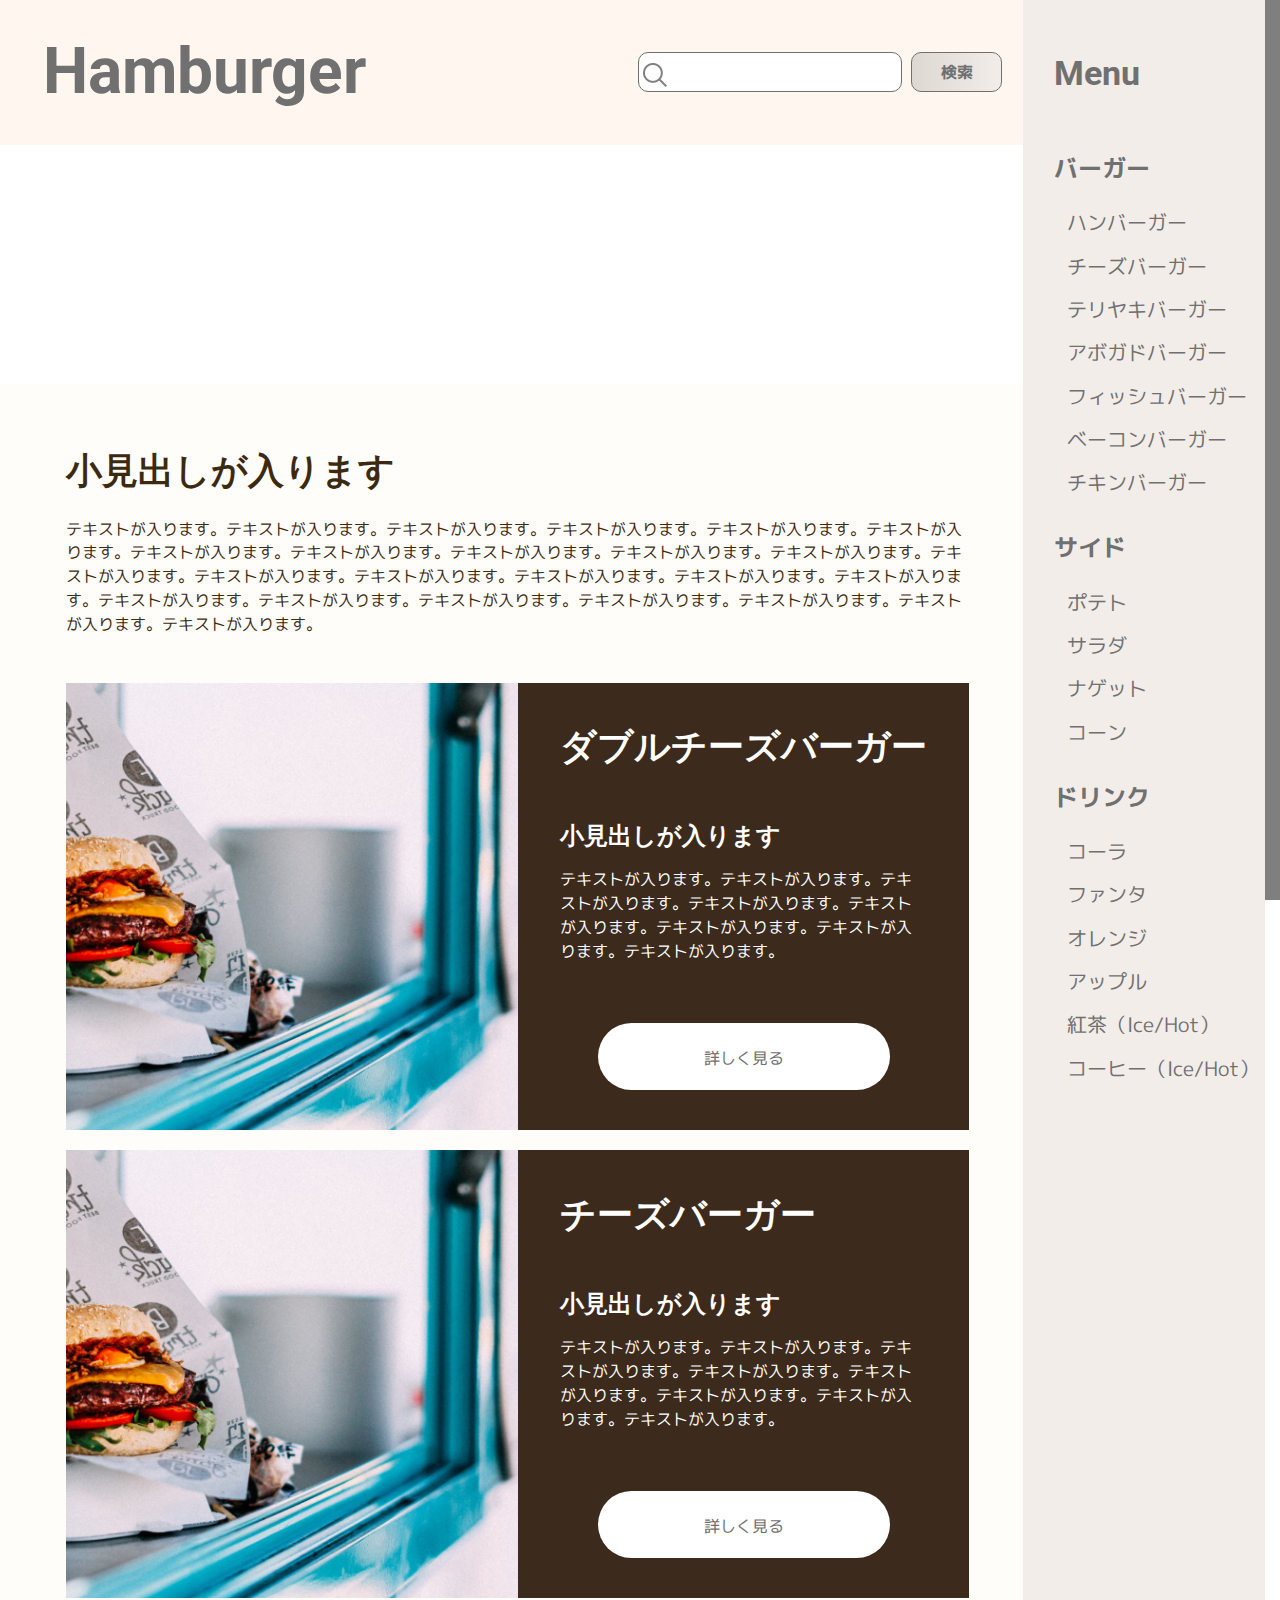
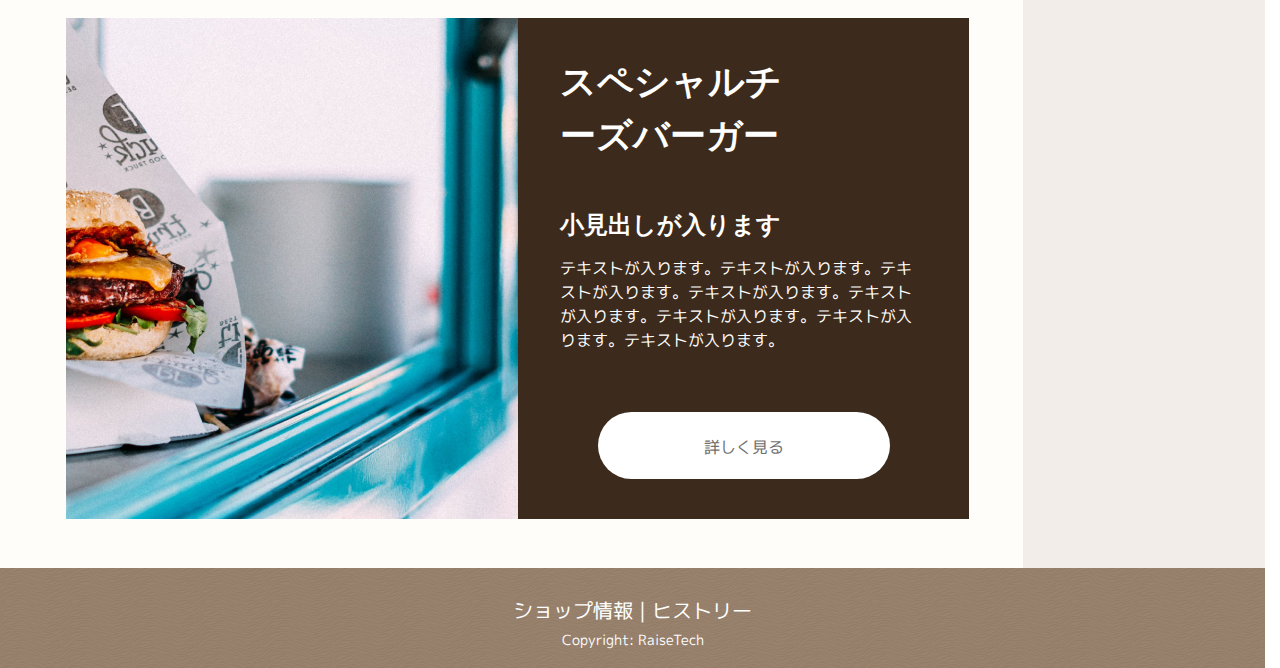
==== archive.html @ b1c93d0f "archiveページのカード部分作成" ====
<!DOCTYPE html>
<html lang="en">
<head>
    <meta charset="UTF-8">
    <meta name="viewport" content="width=device-width, initial-scale=1.0">
    <title>Document</title>
    <link rel="preconnect" href="https://fonts.googleapis.com">
    <link rel="preconnect" href="https://fonts.googleapis.com">
    <link rel="preconnect" href="https://fonts.gstatic.com" crossorigin>
    <link href="https://fonts.googleapis.com/css2?family=M+PLUS+1p:wght@100;300;400;500;700;800;900&family=Roboto:ital,wght@0,100;0,300;0,400;0,500;0,700;0,900;1,100;1,300;1,400;1,500;1,700;1,900&display=swap" rel="stylesheet">    <link rel="stylesheet" href="./css/style.css">
    <script src="https://ajax.googleapis.com/ajax/libs/jquery/3.7.1/jquery.min.js"></script>
    <script type="text/javascript" src="./js/main.js"></script>

</head>
<body class="index c-body">
    <div class="wrapper">
    <header class="l-header p-header">
        <button class="p-header__btn c-title js-navButton"><span>Menu</span></button>
        <p class="p-header__ttl c-title"><a href="#">Hamburger</a></p>
        <div class="p-header__search">
            <form action="" >
                <div class="c-searchBox">
                    <input class="c-input" type="search">
                    <p class="c-seachIcon"><img src="./img/search__icon.png" alt="ルーペアイコン" width="24px" height="24px"></p>
                </div>
                <button class="c-button" type="button" >検索</button>
            </form>
        </div>
    </header>
    <main class="l-main">
        <div class="p-mainVisual--archive">
            <div class="p-pageTitle--archive">
            <h1>Menu:</h1>
            <p class="p-subPageTitle">チーズバーガー</p>
            </div>
        </div>
        <div class="p-wrapper--archive">
            <section class="p-archiveDescription">
                <h2 class="p-archiveDescription__ttl c-title">小見出しが入ります</h2>
                <p class="p-archiveDescription__text c-text">テキストが入ります。テキストが入ります。テキストが入ります。テキストが入ります。テキストが入ります。テキストが入ります。テキストが入ります。テキストが入ります。テキストが入ります。テキストが入ります。テキストが入ります。テキストが入ります。テキストが入ります。テキストが入ります。テキストが入ります。テキストが入ります。テキストが入ります。テキストが入ります。テキストが入ります。テキストが入ります。テキストが入ります。テキストが入ります。テキストが入ります。テキストが入ります。</p>
            </section>
            <article class="p-arhiveBody">
                <article class="p-archiveCard">
                    <div class="p-archiveCard__img">
                        <img src="./img/img_burger.jpg" alt="ハンバーガー写真" >
                    </div>
                    <div class="p-archiveCard__txt">
                        <h3 class="c-title">ダブルチーズバーガー</h3>
                        <h4 class="c-title">小見出しが入ります</h4>
                        <p>テキストが入ります。テキストが入ります。テキストが入ります。テキストが入ります。テキストが入ります。テキストが入ります。テキストが入ります。テキストが入ります。</p>
                        <div class="p-archiveCard__txt__btn"><a href="">詳しく見る</a></div>
                    </div>
                </article>
                <article class="p-archiveCard">
                    <div class="p-archiveCard__img">
                        <img src="./img/img_burger.jpg" alt="ハンバーガー写真" >
                    </div>
                    <div class="p-archiveCard__txt">
                        <h3 class="c-title">チーズバーガー</h3>
                        <h4 class="c-title">小見出しが入ります</h4>
                        <p>テキストが入ります。テキストが入ります。テキストが入ります。テキストが入ります。テキストが入ります。テキストが入ります。テキストが入ります。テキストが入ります。</p>
                        <div class="p-archiveCard__txt__btn"><a href="">詳しく見る</a></div>
                    </div>
                </article>
                <article class="p-archiveCard">
                    <div class="p-archiveCard__img">
                        <img src="./img/img_burger.jpg" alt="ハンバーガー写真" >
                    </div>
                    <div class="p-archiveCard__txt">
                        <h3 class="c-title">スペシャルチーズバーガー</h3>
                        <h4 class="c-title">小見出しが入ります</h4>
                        <p>テキストが入ります。テキストが入ります。テキストが入ります。テキストが入ります。テキストが入ります。テキストが入ります。テキストが入ります。テキストが入ります。</p>
                        <div class="p-archiveCard__txt__btn"><a href="">詳しく見る</a></div>
                    </div>
                </article>
            </article>
        </div>
    </main>
    <aside class="l-sidebar p-sidebar">
        <div class="p-navbg"></div>
        <nav class="p-nav">
            <h2 class="c-title">Menu</h2>
            <ul class="p-gnav c-gnav">
                <li ><a href="#">バーガー</a>
                    <ul class="c-gnav">
                        <li><a href="#">ハンバーガー</a></li>
                        <li><a href="#">チーズバーガー</a></li>
                        <li><a href="#">テリヤキバーガー</a></li>
                        <li><a href="#">アボガドバーガー</a></li>
                        <li><a href="#">フィッシュバーガー</a></li>
                        <li><a href="#">ベーコンバーガー</a></li>
                        <li><a href="#">チキンバーガー</a></li>
                    </ul>
                </li>
                <li><a href="#">サイド</a>
                    <ul class="c-navMenu">
                        <li><a href="#">ポテト</a></li>
                        <li><a href="#">サラダ</a></li>
                        <li><a href="#">ナゲット</a></li>
                        <li><a href="#">コーン</a></li>
                    </ul>
                </li>
                <li><a href="#">ドリンク</a>
                    <ul class="c-navMenu">
                        <li><a href="#">コーラ</a></li>
                        <li><a href="#">ファンタ</a></li>
                        <li><a href="#">オレンジ</a></li>
                        <li><a href="#">アップル</a></li>
                        <li><a href="#">紅茶（Ice/Hot）</a></li>
                        <li><a href="#">コーヒー（Ice/Hot）</a></li>
                    </ul>
                </li>
            </ul>
        </nav>
    </aside>
    <footer class="l-footer p-footer">
        <ul class="p-footer__ul">
            <li><a href="#">ショップ情報</a></li>
            <li>&nbsp;&verbar;&nbsp;</li>
            <li><a href="#">ヒストリー</a></li>
        </ul>
        <p class="p-footer__copyright c-copyright">Copyright: RaiseTech</p>
    </footer>
    </div>
</body>
</html>
---- css/style.css ----
@charset "UTF-8";
/*=======================
  リセットCSS
  =======================*/
*,
*::before,
*::after {
  margin: 0;
  padding: 0;
  box-sizing: border-box;
}

:where([hidden]:not([hidden=until-found])) {
  display: none !important;
}

:where(html) {
  -webkit-text-size-adjust: none;
  color-scheme: dark light;
  -moz-tab-size: 2;
    -o-tab-size: 2;
       tab-size: 2;
  scrollbar-gutter: stable;
}

:where(html:has(dialog:modal[open])) {
  overflow: clip;
}

@media (prefers-reduced-motion: no-preference) {
  :where(html:focus-within) {
    scroll-behavior: smooth;
  }
}
:where(body) {
  line-height: 1.5;
  font-family: system-ui, sans-serif;
  -webkit-font-smoothing: antialiased;
}

:where(button) {
  all: unset;
}

:where(input, button, textarea, select) {
  font: inherit;
  color: inherit;
}

:where(textarea) {
  resize: vertical;
  resize: block;
}

:where(button, label, select, summary, [role=button], [role=option]) {
  cursor: pointer;
}

:where(:disabled) {
  cursor: not-allowed;
}

:where(label:has(> input:disabled), label:has(+ input:disabled)) {
  cursor: not-allowed;
}

:where(a) {
  color: inherit;
  text-underline-offset: 0.2ex;
}

:where(ul, ol) {
  list-style: none;
}

:where(img, svg, video, canvas, audio, iframe, embed, object) {
  display: block;
}

:where(img, picture, svg, video) {
  max-inline-size: 100%;
  block-size: auto;
}

:where(p, h1, h2, h3, h4, h5, h6) {
  overflow-wrap: break-word;
}

:where(h1, h2, h3) {
  line-height: calc(1em + 0.5rem);
  text-wrap: balance;
}

:where(hr) {
  border: none;
  -webkit-border-before: 1px solid;
          border-block-start: 1px solid;
  color: inherit;
  block-size: 0;
  overflow: visible;
}

:where(dialog) {
  border: none;
  background: none;
  inset: unset;
  max-width: unset;
  max-height: unset;
}

:where(dialog:not([open], [popover])) {
  display: none !important;
}

:where([popover]) {
  border: none;
  background: none;
  inset: unset;
  color: inherit;
}

:where([popover]:not(:popover-open)) {
  display: none !important;
}

:where(:focus-visible) {
  outline: 3px solid CanvasText;
  box-shadow: 0 0 0 5px Canvas;
  outline-offset: 1px;
}

:where(:focus-visible, :target) {
  scroll-margin-block: 8vh;
}

:where(.visually-hidden:not(:focus-within, :active)) {
  -webkit-clip-path: inset(50%) !important;
          clip-path: inset(50%) !important;
  height: 1px !important;
  width: 1px !important;
  overflow: hidden !important;
  position: absolute !important;
  white-space: nowrap !important;
  border: 0 !important;
  -webkit-user-select: none !important;
     -moz-user-select: none !important;
          user-select: none !important;
}

/*=======================
  ベースCSS
  =======================*/
html {
  font-size: 62.5%; /*ベースを16pxから10pxに変更している*/
}

body {
  min-width: 320px;
  width: 100%;
  margin: 0;
  background: #FFFFFF;
  font-size: 1.6rem;
  font-family: "M PLUS 1p", sans-serif;
  color: #3C2A10;
  line-height: 1.5;
}

img {
  max-width: 100%;
  height: auto;
  vertical-align: middle;
}

h1, h2, h3, h4, h5, h6, p, figure {
  margin: 0;
  padding: 0;
  font-size: 100%;
}

ul, ol {
  list-style-type: none;
}

a {
  color: inherit;
  text-decoration: none;
}

/*=======================
  ヘッダー
  =======================*/
.l-header {
  background-color: #FFF7EF;
}
@media screen and (min-width: 1024px) {
  .l-header {
    display: block;
  }
}

/*=======================
  メインカラム
  =======================*/
.l-main {
  width: 100%;
}
@media screen and (min-width: 1024px) {
  .l-main {
    display: block;
  }
}

/*=======================
  サイドバー
  =======================*/
@media screen and (min-width: 1024px) {
  .l-sidebar {
    background-color: #F2EDE9;
  }
}

/*=======================
  フッター
  =======================*/
.l-footer {
  background-color: #9D8670;
}

/*=======================
  body
  =======================*/
.c-body {
  overflow-x: hidden;
}

/*=======================
  グリッド
  =======================*/
body > .wrapper {
  display: grid;
  gap: 0;
  box-sizing: border-box;
  grid-template-rows: 57.3333333333vw 1fr 40vw;
  grid-template-columns: 1fr;
  grid-column-gap: 0px;
  grid-row-gap: 0px;
}
@media screen and (min-width: 768px) {
  body > .wrapper {
    grid-template-rows: 26.0191846523vw 1fr 17.8657074341vw;
  }
}
@media screen and (min-width: 768px) and (min-width: 1024px) {
  body > .wrapper {
    grid-template-rows: 11.3020833333vw 1fr 7.8125vw;
    grid-template-columns: 1fr 19.12%;
  }
}

body > .wrapper .l-header {
  grid-row: 1/2;
  grid-column: 1/3;
}
@media screen and (min-width: 1024px) {
  body > .wrapper .l-header {
    grid-column: 1/2;
  }
}

body > .wrapper .l-main {
  grid-row: 2/3;
  grid-column: 1/3;
}
@media screen and (min-width: 1024px) {
  body > .wrapper .l-main {
    grid-column: 1/2;
  }
}

body > .wrapper .l-sidebar {
  grid-row: 1/3;
  grid-column: 1/3;
}
@media screen and (min-width: 1024px) {
  body > .wrapper .l-sidebar {
    grid-row: 1/3;
    grid-column: 2/3;
  }
}

@media screen and (min-width: 1024px) {
  body > .wrapper .l-footer {
    grid-row: 3/4;
    grid-column: 1/3;
  }
}

/*=======================
  タイトル
  =======================*/
.c-title {
  font-family: Roboto, sans-serif;
  font-weight: 700;
  line-height: 1.5;
}

/*=======================
  通常テキスト
  =======================*/
.c-text {
  line-height: 1.485;
}

/*=======================
  フォントファミリー m+ 1p
  =======================*/
.c-font-mplus {
  font-family: "M PLUS 1p", sans-serif;
}

/*=======================
  フォントファミリー Roboto
  =======================*/
.c-font-roboto {
  font-family: roboto, sans-serif;
}

/*=======================
  検索ボックス
  =======================*/
.c-searchBox {
  position: relative;
}
.c-searchBox input {
  border: 1px solid #707070;
  border-radius: 10px;
  background-color: #FFFFFF;
}
.c-searchBox p {
  position: absolute;
  top: 11px;
  left: 5px;
}

/*=======================
  ボタン
  =======================*/
.c-button {
  border: 1px solid #707070;
  border-radius: 10px;
  background: linear-gradient(to right, #DED8D3, #F2EDE9);
  font-weight: 700;
}

/*=======================
  メニューリスト
  =======================*/
.c-gnav li a {
  display: flex;
  flex-direction: column;
}

/*=======================
  区切り線
  =======================*/
.c-horizon {
  width: 34px;
  height: 21px;
  border-bottom: 4px solid #FFFFFF;
}
@media screen and (min-width: 768px) {
  .c-horizon {
    width: 36px;
    height: 26px;
  }
}
@media screen and (min-width: 768px) and (min-width: 1024px) {
  .c-horizon {
    width: 63px;
    height: 43px;
  }
}

/*=======================
  行間隔広め
  =======================*/
.c-lineHeightWide {
  line-height: 2.313;
}
@media screen and (min-width: 1024px) {
  .c-lineHeightWide {
    line-height: 2.06;
  }
}

/*=======================
  文字間隔-2px
  =======================*/
.c-text-smal {
  font-size: 1.4rem;
}
@media screen and (min-width: 1024px) {
  .c-text-smal {
    font-size: 1.6rem;
  }
}

/*==========================
  グローバルメニューの開閉ボタン
  ==========================*/
.p-header__btn {
  position: absolute;
  font-size: 2rem;
  color: #707070;
  top: 2.1333333333vw;
  right: 2.1333333333vw;
  z-index: 1000;
}
@media screen and (min-width: 768px) {
  .p-header__btn {
    font-size: 3.4rem;
    top: 2.3980815348vw;
    right: 2.9976019185vw;
  }
}
@media screen and (min-width: 768px) and (min-width: 1024px) {
  .p-header__btn {
    font-size: 0;
  }
}
.p-header__btn.is-open::before, .p-header__btn.is-open::after {
  content: "";
  width: 45.25px;
  height: 6px;
  background: #707070;
  position: absolute;
  display: block;
  right: 0;
  top: 16px;
}
.p-header__btn.is-open::before {
  transform: rotate(45deg);
}
.p-header__btn.is-open::after {
  transform: rotate(135deg);
}
.p-header__btn.is-open > span {
  display: none;
}

/*=======================
  heddar検索
  =======================*/
.p-header__search {
  margin: 10.6666666667vw auto 0;
}
@media screen and (min-width: 768px) {
  .p-header__search {
    margin-top: 4.5563549161vw;
  }
}
@media screen and (min-width: 768px) and (min-width: 1024px) {
  .p-header__search {
    margin: 0;
  }
}
.p-header__search form {
  width: 84.8vw;
  display: flex;
  justify-content: space-between;
}
@media screen and (min-width: 768px) {
  .p-header__search form {
    width: 65.4676258993vw;
  }
}
@media screen and (min-width: 768px) and (min-width: 1024px) {
  .p-header__search form {
    width: 28.4375vw;
  }
}
.p-header__search form input {
  width: 57.6vw;
  padding: 2.6666666667vw 1.3333333333vw 2.6666666667vw 9.0666666667vw;
}
@media screen and (min-width: 768px) {
  .p-header__search form input {
    width: 47.4820143885vw;
    padding: 1.3189448441vw 1.4388489209vw 1.3189448441vw 4.3165467626vw;
  }
}
@media screen and (min-width: 768px) and (min-width: 1024px) {
  .p-header__search form input {
    width: 20.625vw;
    padding: 0.5729166667vw 0.625vw 0.5729166667vw 1.875vw;
  }
}
.p-header__search form button {
  display: block;
  text-align: center;
  width: 23.4666666667vw;
  color: #707070;
}
@media screen and (min-width: 768px) {
  .p-header__search form button {
    width: 16.067146283vw;
  }
}
@media screen and (min-width: 768px) and (min-width: 1024px) {
  .p-header__search form button {
    width: 6.9791666667vw;
  }
}

/*=======================
  ヘッダータイトル
  =======================*/
.p-header__ttl {
  font-size: 4rem;
  line-height: 1.1725;
  text-align: center;
  color: #707070;
}
@media screen and (min-width: 1024px) {
  .p-header__ttl {
    font-size: 6.4rem;
  }
}

/*=======================
  ヘッダー
  =======================*/
.p-header {
  padding-top: 11.4666666667vw;
  padding-bottom: 10.4vw;
  display: flex;
  flex-direction: column;
}
@media screen and (min-width: 768px) {
  .p-header {
    padding-top: 4.7961630695vw;
    padding-bottom: 4.7961630695vw;
  }
}
@media screen and (min-width: 768px) and (min-width: 1024px) {
  .p-header {
    padding: 3.4375vw 1.6145833333vw 3.4895833333vw 3.3854166667vw;
    flex-direction: row;
    justify-content: space-between;
    align-items: center;
  }
}

/*=======================
  サイドバー
  =======================*/
.p-sidebar {
  position: relative;
}
.p-sidebar .p-navbg, .p-sidebar .p-nav {
  transition: all 300ms 0s ease-out;
  height: 100vh;
  position: fixed;
  overflow-y: auto;
  left: 100%;
}
.p-sidebar .p-navbg {
  width: 100vw;
  background-color: rgba(0, 0, 0, 0.502);
  z-index: 100;
}
.p-sidebar .p-nav {
  width: 87.4666666667vw;
  padding-top: 47.4666666667vw;
  background-color: #F2EDE9;
  z-index: 200;
}
@media screen and (min-width: 768px) {
  .p-sidebar .p-nav {
    width: 44.0047961631vw;
  }
}
@media screen and (min-width: 768px) and (min-width: 1024px) {
  .p-sidebar .p-nav {
    width: inherit;
    height: inherit;
    padding: inherit;
    position: static;
    background: inherit;
    transition: inherit;
  }
}
.p-sidebar.is-open > .p-navbg {
  left: 0;
}
.p-sidebar.is-open > .p-nav {
  left: 12.5333333333vw;
}
@media screen and (min-width: 768px) {
  .p-sidebar.is-open > .p-nav {
    left: 54.6762589928vw;
  }
}
.p-sidebar h2 {
  font-size: 0;
  line-height: 1;
}
@media screen and (min-width: 1024px) {
  .p-sidebar h2 {
    font-size: 3.4rem;
    color: #707070;
    margin-top: 4.375vw;
    margin-bottom: 4.6875vw;
    margin-left: 2.3958333333vw;
  }
}

/*=======================
  メインビジュアル
  =======================*/
.p-mainVisual--front {
  width: 100%;
  height: 28.5rem;
  background: url(../../../img/mainvisual--frontSp.jpg) center/cover no-repeat;
  position: relative;
}
@media screen and (min-width: 768px) {
  .p-mainVisual--front {
    background: url(../../../img/mainvisual--frontPc.jpg) center/cover no-repeat;
  }
}
@media screen and (min-width: 768px) and (min-width: 1024px) {
  .p-mainVisual--front {
    height: 53rem;
  }
}

.p-mainVisual--archive {
  width: 100%;
  height: 28.5rem;
  background: url(../../../img/mainvisual--archiveSp.jpg) left 46%/225% no-repeat;
  position: relative;
}
@media screen and (min-width: 768px) {
  .p-mainVisual--archive {
    background: url(../../../img/mainvisual--archivePc.jpg) center 45%/170% no-repeat;
  }
}
@media screen and (min-width: 768px) and (min-width: 1024px) {
  .p-mainVisual--archive {
    height: 23.9rem;
    background-position: center 47%;
    background-size: cover;
  }
}

/*=======================
  ページタイトル
  =======================*/
.p-pageTitle--front {
  color: #FFFFFF;
  font-size: 3.6rem;
  position: absolute;
  top: calc(52.28% - 1.8rem);
  left: 6.6666666667vw;
}
@media screen and (min-width: 768px) {
  .p-pageTitle--front {
    font-size: 4rem;
    top: calc(50.88% - 1.8rem);
    left: 10.3117505995vw;
  }
}
@media screen and (min-width: 768px) and (min-width: 1024px) {
  .p-pageTitle--front {
    top: calc(49.72% - 2rem);
    left: 4.4791666667vw;
  }
}

.p-pageTitle--archive {
  color: #FFFFFF;
  display: flex;
  flex-direction: column;
  position: absolute;
  top: 37.19%;
  left: 9.8666666667vw;
}
@media screen and (min-width: 768px) {
  .p-pageTitle--archive {
    flex-direction: row;
    top: 37.54%;
    left: 10.3117505995vw;
  }
}
@media screen and (min-width: 768px) and (min-width: 1024px) {
  .p-pageTitle--archive {
    top: 34.72%;
    left: 4.4791666667vw;
  }
}
.p-pageTitle--archive h1 {
  font-size: 3.6rem;
  line-height: 1.1667;
}
@media screen and (min-width: 768px) {
  .p-pageTitle--archive h1 {
    font-size: 6rem;
  }
}
.p-pageTitle--archive p {
  font-size: 1.6rem;
  font-weight: 700;
  margin-top: 12px;
}
@media screen and (min-width: 768px) {
  .p-pageTitle--archive p {
    margin-top: 29px;
    margin-left: 19px;
  }
}

/*=======================
  グローバルメニュー
  =======================*/
.p-nav > ul {
  color: #707070;
  display: flex;
  flex-direction: column;
  overflow-y: scroll; /*上下方向にはみ出した要素ををスクロールさせる*/
  -ms-overflow-style: none; /*スクロールバー非表示（IE・Edge）*/
  scrollbar-width: none; /*スクロールバー非表示（Firefox）*/
}
.p-nav > ul > li > a {
  font-size: 2.4rem;
  font-weight: 700;
  padding-left: 12.2666666667vw;
  margin-bottom: 10.6666666667vw;
}
@media screen and (min-width: 768px) {
  .p-nav > ul > li > a {
    padding-left: 5.51558753vw;
    margin-bottom: 3.8369304556vw;
  }
}
@media screen and (min-width: 768px) and (min-width: 1024px) {
  .p-nav > ul > li > a {
    padding-left: 2.3958333333vw;
    margin-bottom: 1.6666666667vw;
  }
}
.p-nav > ul > li > ul {
  margin-bottom: 16vw;
}
@media screen and (min-width: 768px) {
  .p-nav > ul > li > ul {
    margin-bottom: 5.7553956835vw;
  }
}
@media screen and (min-width: 768px) and (min-width: 1024px) {
  .p-nav > ul > li > ul {
    margin-bottom: 2.5vw;
  }
}
.p-nav > ul > li > ul > li > a {
  font-size: 2rem;
  font-weight: 400;
  padding-left: 17.6vw;
  margin-bottom: 5.3333333333vw;
}
@media screen and (min-width: 768px) {
  .p-nav > ul > li > ul > li > a {
    padding-left: 7.9136690647vw;
    margin-bottom: 2.3980815348vw;
  }
}
@media screen and (min-width: 768px) and (min-width: 1024px) {
  .p-nav > ul > li > ul > li > a {
    padding-left: 3.4375vw;
    margin-bottom: 1.0416666667vw;
  }
}

.p-nav::-webkit-scrollbar {
  display: none;
}

/*=======================
  .p-body
  =======================*/
.p-wrapper {
  background: #FFFDFA;
  padding: 9.0666666667vw 5.3333333333vw 18.4vw;
}
@media screen and (min-width: 768px) {
  .p-wrapper {
    padding: 7.1942446043vw 7.1942446043vw 17.8657074341vw;
  }
}
@media screen and (min-width: 768px) and (min-width: 1024px) {
  .p-wrapper {
    paddeing: 3.28125vw 5.2083333333vw 14.2708333333vw;
  }
}

.p-wrapper--front {
  padding: 5.3333333333vw 5.3333333333vw 13.0666666667vw;
}
@media screen and (min-width: 768px) {
  .p-wrapper--front {
    padding: 4.7961630695vw;
  }
}
@media screen and (min-width: 768px) and (min-width: 1024px) {
  .p-wrapper--front {
    padding: 6.25vw 6.25vw 6.7708333333vw;
  }
}

.p-wrapper--archive {
  background: #FFFDFA;
  padding: 8.5333333333vw 5.0666666667vw 8.5333333333vw 5.3333333333vw;
}
@media screen and (min-width: 768px) {
  .p-wrapper--archive {
    padding: 4.6762589928vw 4.1966426859vw 3.8369304556vw 5.1558752998vw;
  }
}
@media screen and (min-width: 768px) and (min-width: 1024px) {
  .p-wrapper--archive {
    paddeing: 3.28125vw 5.2083333333vw 3.3333333333vw 5.2083333333vw;
  }
}

/*=======================
  フロントページ商品紹介
  =======================*/
.p-salesFormat__wrap {
  width: 100%;
  display: flex;
  flex-wrap: wrap;
  align-content: space-between;
}
@media screen and (min-width: 768px) {
  .p-salesFormat__wrap {
    flex-wrap: nowrap;
    justify-content: space-between;
  }
}

/*=======================
  フロントページ商品紹介
  =======================*/
.p-salesFormat {
  width: 100%;
  min-height: 171.2vw;
}
@media screen and (min-width: 768px) {
  .p-salesFormat {
    width: 42.8057553957vw;
    min-height: 81.654676259vw;
  }
}
@media screen and (min-width: 768px) and (min-width: 1024px) {
  .p-salesFormat {
    width: 32.0833333333vw;
    min-height: 62.34375vw;
  }
}
.p-salesFormat a {
  padding: 3.4666666667vw 4.2666666667vw 4.2666666667vw;
  height: 100%;
  display: flex;
  flex-wrap: wrap;
  align-content: space-between;
}
@media screen and (min-width: 768px) {
  .p-salesFormat a {
    padding: 1.6786570743vw 1.9184652278vw 1.9184652278vw;
  }
}
@media screen and (min-width: 768px) and (min-width: 1024px) {
  .p-salesFormat a {
    padding: 1.25vw 0.8333333333vw 0.8333333333vw;
  }
}

.p-salesFormat:first-child {
  background: url(../../../img/bg_takeOut.jpg);
  background-size: cover;
  background-position: center center;
  background-repeat: no-repeat;
}

.p-salesFormat:last-child {
  background: url(../../../img/bg_eatIn.jpg);
  background-size: cover;
  background-position: center center;
  background-repeat: no-repeat;
  margin-top: 5.3333333333vw;
}
@media screen and (min-width: 768px) {
  .p-salesFormat:last-child {
    margin-top: 0;
  }
}

/*============================
  フロントページ商品紹介タイトル
  ============================*/
.p-salesFormat__ttl {
  padding-bottom: 29px;
}
@media screen and (min-width: 768px) {
  .p-salesFormat__ttl {
    padding-bottom: 35px;
  }
}
@media screen and (min-width: 768px) and (min-width: 1024px) {
  .p-salesFormat__ttl {
    padding-bottom: 63px;
  }
}
.p-salesFormat__ttl h2 {
  font-size: 4.1rem;
  line-height: 1.1708;
  color: #FFFFFF;
}
@media screen and (min-width: 768px) {
  .p-salesFormat__ttl h2 {
    font-size: 4.4rem;
    line-height: 1.1819;
  }
}
@media screen and (min-width: 768px) and (min-width: 1024px) {
  .p-salesFormat__ttl h2 {
    font-size: 8rem;
    line-height: 1.1875;
  }
}

/*=======================
  フロントページ商品紹介
  =======================*/
.p-salesItem {
  padding: 4.2666666667vw;
  background-color: rgba(255, 255, 255, 0.8);
}
@media screen and (min-width: 768px) {
  .p-salesItem {
    padding: 1.9184652278vw;
  }
}
@media screen and (min-width: 768px) and (min-width: 1024px) {
  .p-salesItem {
    padding: 0.8333333333vw;
  }
}
.p-salesItem dt {
  font-size: 2.2rem;
  margin-bottom: 2.1333333333vw;
  line-height: 1.09;
}
@media screen and (min-width: 768px) {
  .p-salesItem dt {
    font-size: 2.4rem;
    line-height: 1;
    margin-bottom: 1.9184652278vw;
  }
}
@media screen and (min-width: 768px) and (min-width: 1024px) {
  .p-salesItem dt {
    margin-bottom: 0.5208333333vw;
  }
}

.p-salesItem ~ .p-salesItem {
  margin-top: 4.2666666667vw;
}
@media screen and (min-width: 768px) {
  .p-salesItem ~ .p-salesItem {
    margin-top: 1.9184652278vw;
  }
}
@media screen and (min-width: 768px) and (min-width: 1024px) {
  .p-salesItem ~ .p-salesItem {
    margin-top: 0.8333333333vw;
  }
}

/*=======================
  トップページ地図
  =======================*/
.p-access {
  width: 100%;
  height: auto;
}
.p-access__caption {
  position: relative;
  z-index: 1;
  width: 100%;
  color: #FFFFFF;
  width: 100%;
  height: auto;
  background: url(../../../img/map.png);
  background-size: 400%;
  background-position: 30% center;
}
@media screen and (min-width: 768px) {
  .p-access__caption {
    background-size: 145%;
    background-position: 27% 53%;
  }
}
.p-access__caption > div {
  padding: 11.2vw 10.6666666667vw 15.2vw;
  background: rgba(0, 0, 0, 0.4029);
}
@media screen and (min-width: 768px) {
  .p-access__caption > div {
    padding: 5.035971223vw 3.4772182254vw 4.7961630695vw 5.035971223vw;
  }
}
@media screen and (min-width: 768px) and (min-width: 1024px) {
  .p-access__caption > div {
    padding: 4.4791666667vw 38.3854166667vw 3.90625vw 6.1979166667vw;
  }
}
.p-access__caption > div::after {
  content: "";
  background: rgba(0, 0, 0, 0.2855);
  display: block;
  width: 100%;
  height: 50%;
  position: absolute;
  top: 0;
  left: 0;
  z-index: -1;
}
@media screen and (min-width: 768px) {
  .p-access__caption > div::after {
    height: 100%;
  }
}
@media screen and (min-width: 768px) and (min-width: 1024px) {
  .p-access__caption > div::after {
    width: 62%;
  }
}
.p-access__caption__ttl {
  font-size: 3rem;
}
@media screen and (min-width: 1024px) {
  .p-access__caption__ttl {
    font-size: 3.6rem;
  }
}
.p-access__caption__horizon {
  width: 75px;
  height: 15px;
  border-width: 2px;
}
@media screen and (min-width: 768px) and (min-width: 1024px) {
  .p-access__caption__horizon {
    height: 51px;
  }
}
.p-access__caption__txt {
  margin-top: 14px;
}
@media screen and (min-width: 1024px) {
  .p-access__caption__txt {
    margin-top: 59px;
  }
}

/*=======================
  フッター
  =======================*/
.p-footer {
  display: flex;
  flex-wrap: wrap;
  align-content: space-between;
  padding: 4.2666666667vw 0;
  background-image: url(../../../img/bg_footer.png);
  background-size: auto 100%;
  color: #FFFFFF;
}
@media screen and (min-width: 768px) {
  .p-footer {
    padding: 3.5971223022vw 0 2.8776978417vw;
  }
}
@media screen and (min-width: 768px) and (min-width: 1024px) {
  .p-footer {
    padding: 2.1354166667vw 0 1.40625vw;
  }
}
.p-footer__ul, .p-footer__copyright {
  flex-basis: 100%;
  line-height: 1.5;
}
.p-footer__ul {
  display: flex;
  justify-content: center;
  font-size: 1.8rem;
}
@media screen and (min-width: 768px) {
  .p-footer__ul {
    font-size: 2rem;
  }
}
.p-footer__copyright {
  text-align: center;
  font-size: 1.4rem;
}

/*=============================
  アーカイブページディスクリプション
  =============================*/
.p-archiveDescription {
  margin-bottom: 5.0666666667vw;
}
@media screen and (min-width: 768px) {
  .p-archiveDescription {
    margin-bottom: 4.4364508393vw;
  }
}
@media screen and (min-width: 768px) and (min-width: 1024px) {
  .p-archiveDescription {
    margin-bottom: 3.6458333333vw;
  }
}
.p-archiveDescription h2 {
  font-size: 2.8rem;
  margin-bottom: 2.5rem;
}
@media screen and (min-width: 768px) {
  .p-archiveDescription h2 {
    font-size: 3.6rem;
    margin-bottom: 2rem;
  }
}

/*=======================
  アーカイブページカード
  =======================*/
.p-archiveCard {
  display: flex;
  flex-direction: column;
  background: #3C2B1C;
  position: relative;
  overflow: hidden;
}
@media screen and (min-width: 768px) {
  .p-archiveCard {
    flex-direction: row;
  }
}
.p-archiveCard__img, .p-archiveCard__txt {
  width: 100%;
  height: auto;
}
@media screen and (min-width: 768px) {
  .p-archiveCard__img, .p-archiveCard__txt {
    flex-basis: 50%;
  }
}
.p-archiveCard__img img {
  position: static;
  width: 100%;
  height: 100%;
  -o-object-fit: cover;
     object-fit: cover;
}
@media screen and (min-width: 768px) {
  .p-archiveCard__img img {
    position: absolute; /* 追加 */
    top: 0; /* 追加 */
    left: 0; /* 追加 */
    width: 50%; /* 修正 */
  }
}
.p-archiveCard__txt {
  color: #FFFFFF;
  padding: 8.5333333333vw 4.2666666667vw 11.7333333333vw;
}
@media screen and (min-width: 768px) {
  .p-archiveCard__txt {
    padding: 3.7170263789vw 4.1966426859vw 4.7961630695vw;
  }
}
@media screen and (min-width: 768px) and (min-width: 1024px) {
  .p-archiveCard__txt {
    padding: 2.9166666667vw 3.28125vw 3.125vw;
  }
}
.p-archiveCard__txt h3 {
  font-size: 2rem;
  margin-bottom: 2.1rem;
}
@media screen and (min-width: 1024px) {
  .p-archiveCard__txt h3 {
    font-size: 3.6rem;
    margin-bottom: 4.4rem;
  }
}
.p-archiveCard__txt h4 {
  margin-bottom: 0.7rem;
}
@media screen and (min-width: 1024px) {
  .p-archiveCard__txt h4 {
    font-size: 2.4rem;
    margin-bottom: 1.3rem;
  }
}
.p-archiveCard__txt p {
  margin-bottom: 4rem;
}
@media screen and (min-width: 768px) {
  .p-archiveCard__txt p {
    margin-bottom: 4.5rem;
  }
}
@media screen and (min-width: 768px) and (min-width: 1024px) {
  .p-archiveCard__txt p {
    margin-bottom: 6rem;
  }
}
.p-archiveCard__txt__btn {
  text-align: center;
}
.p-archiveCard__txt__btn a {
  display: inline-block;
  color: #707070;
  background: #FFFFFF;
  padding: 1.1rem 4.2rem 1.4rem;
  border-radius: 13.1rem;
}
@media screen and (min-width: 1024px) {
  .p-archiveCard__txt__btn a {
    padding: 2.3rem 10.6rem 2rem;
    border-radius: 14.9rem;
  }
}

.p-archiveCard ~ .p-archiveCard {
  margin-top: 5.6vw;
}
@media screen and (min-width: 768px) {
  .p-archiveCard ~ .p-archiveCard {
    margin-top: 2.4580335731vw;
  }
}
@media screen and (min-width: 768px) and (min-width: 1024px) {
  .p-archiveCard ~ .p-archiveCard {
    margin-top: 1.5625vw;
  }
}
/*# sourceMappingURL=style.css.map */
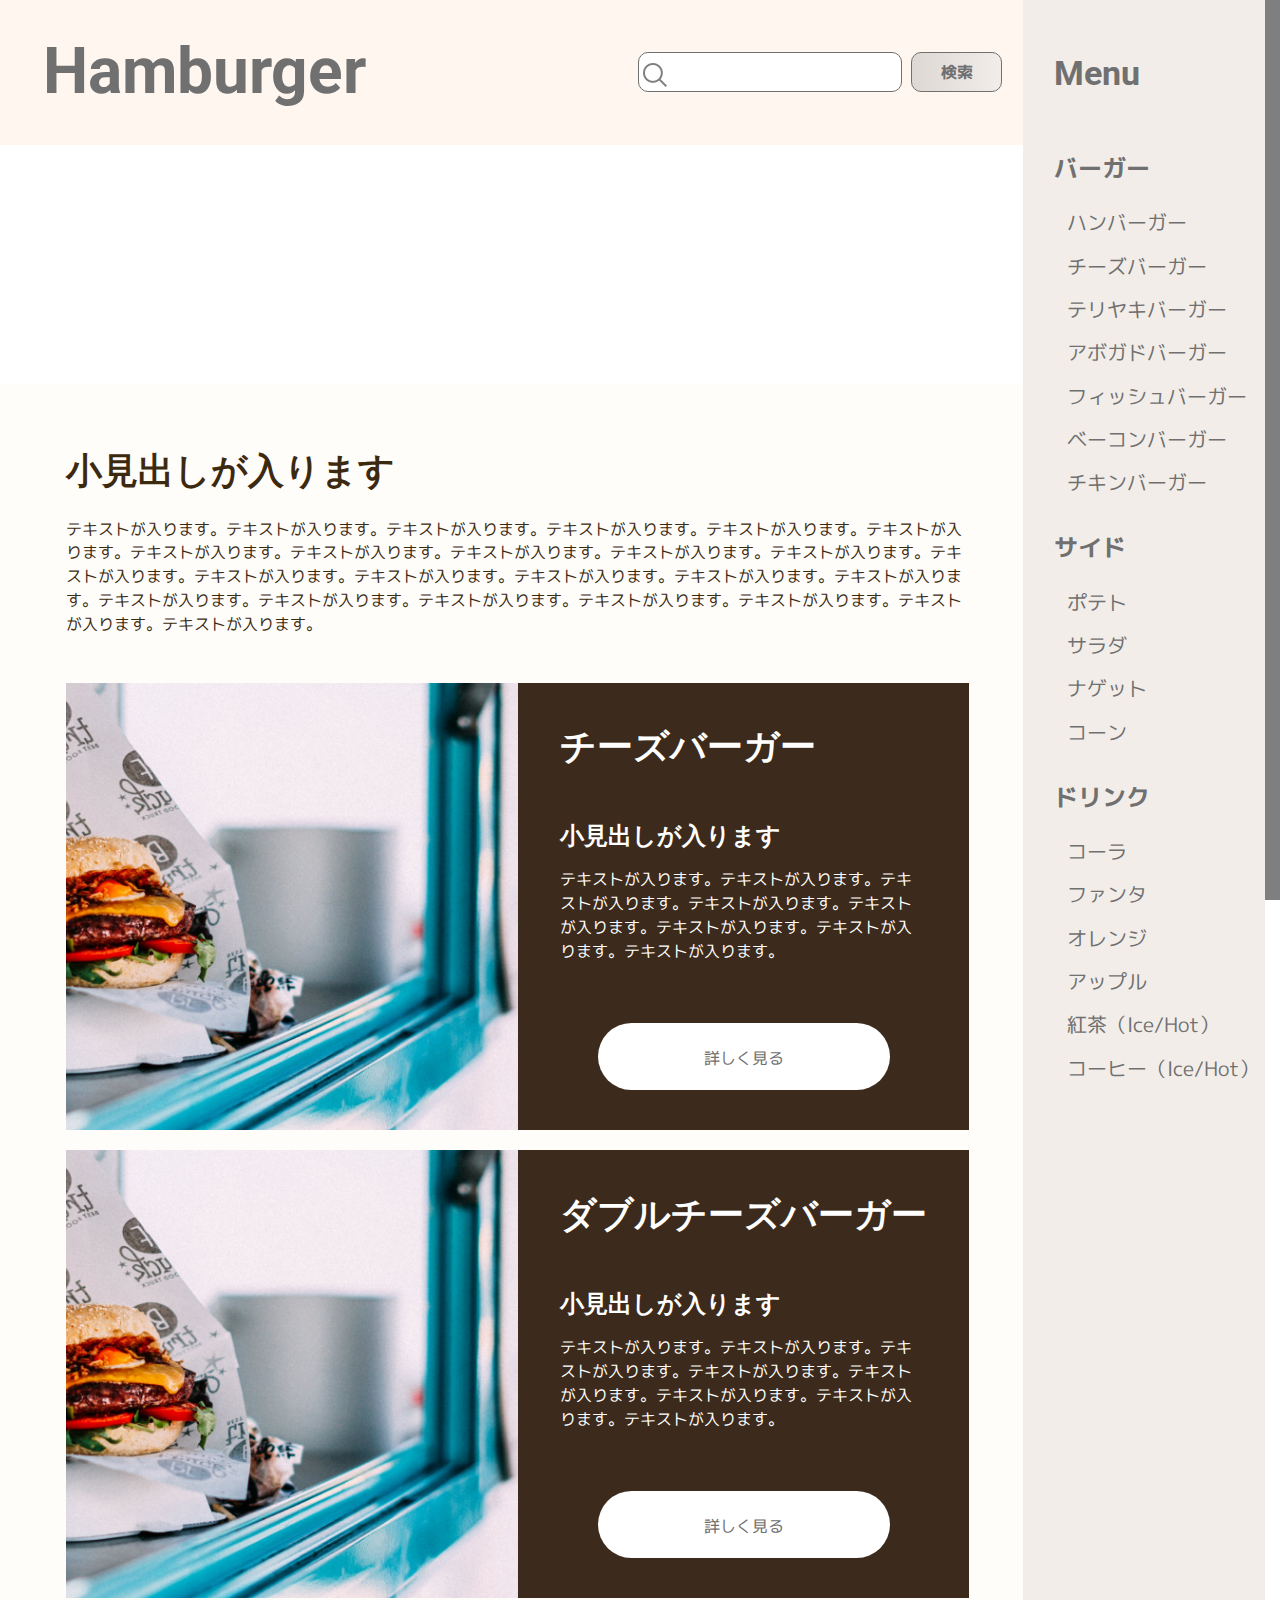
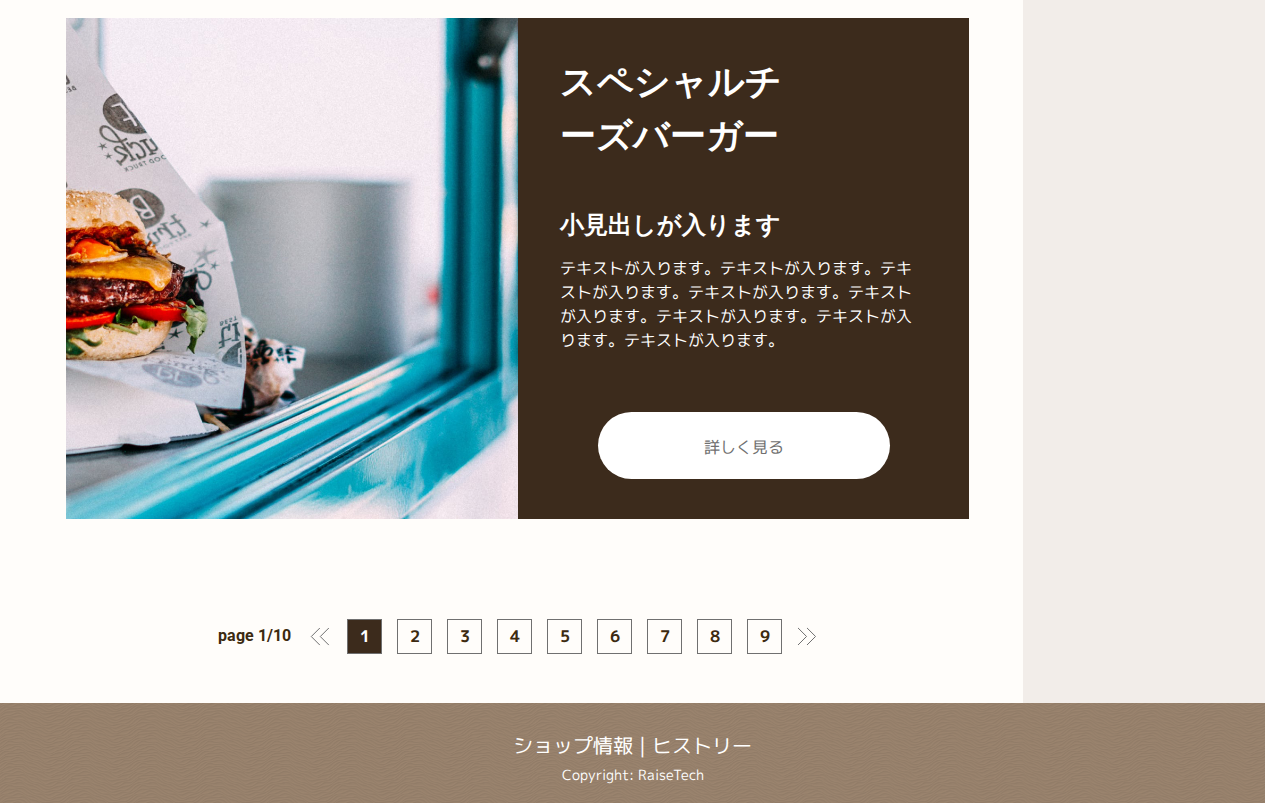
==== commit 1a556a40: "ページネーションまで" ====
--- a/archive.html
+++ b/archive.html
@@ -45,7 +45,7 @@
                         <img src="./img/img_burger.jpg" alt="ハンバーガー写真" >
                     </div>
                     <div class="p-archiveCard__txt">
-                        <h3 class="c-title">ダブルチーズバーガー</h3>
+                        <h3 class="c-title">チーズバーガー</h3>
                         <h4 class="c-title">小見出しが入ります</h4>
                         <p>テキストが入ります。テキストが入ります。テキストが入ります。テキストが入ります。テキストが入ります。テキストが入ります。テキストが入ります。テキストが入ります。</p>
                         <div class="p-archiveCard__txt__btn"><a href="">詳しく見る</a></div>
@@ -56,7 +56,7 @@
                         <img src="./img/img_burger.jpg" alt="ハンバーガー写真" >
                     </div>
                     <div class="p-archiveCard__txt">
-                        <h3 class="c-title">チーズバーガー</h3>
+                        <h3 class="c-title">ダブルチーズバーガー</h3>
                         <h4 class="c-title">小見出しが入ります</h4>
                         <p>テキストが入ります。テキストが入ります。テキストが入ります。テキストが入ります。テキストが入ります。テキストが入ります。テキストが入ります。テキストが入ります。</p>
                         <div class="p-archiveCard__txt__btn"><a href="">詳しく見る</a></div>
@@ -74,6 +74,54 @@
                     </div>
                 </article>
             </article>
+            <ul class="p-pagination">
+                <li class="p-pagination__head c-title">page 1/10</li>
+                <li class="p-pagination__prevposts">
+                    <a class="p-pagination__prevposts__link c-sideBySide" href="/pages/1/">
+                        <svg width="20" height="19" viewBox="0 0 20 19" fill="none" xmlns="http://www.w3.org/2000/svg">
+                            <path d="M9.8233 1L1.29053 9.53271L9.8233 18.0654" stroke="#707070"/>
+                            <path d="M18.8233 1L10.2905 9.53271L18.8233 18.0654" stroke="#707070"/>
+                        </svg>
+                        <span>前へ</span>
+                    </a>
+                </li>
+                <li class="p-pagination__item">
+                    <a class="p-pagination__item__Link c-square c-activ" href="/pages/1/">1</a>
+                </li>
+                <li class="p-pagination__item">
+                    <a class="p-pagination__item__Link c-square" href="/pages/2/">2</a>
+                </li>
+                <li class="p-pagination__item">
+                    <a class="p-pagination__item__Link c-square" href="/pages/3/">3</a>
+                </li>
+                <li class="p-pagination__item">
+                    <a class="p-pagination__item__Link c-square" href="/pages/4/">4</a>
+                </li>
+                <li class="p-pagination__item">
+                    <a class="p-pagination__item__Link c-square" href="/pages/5/">5</a>
+                </li>
+                <li class="p-pagination__item">
+                    <a class="p-pagination__item__Link c-square" href="/pages/6/">6</a>
+                </li>
+                <li class="p-pagination__item">
+                    <a class="p-pagination__item__Link c-square" href="/pages/7/">7</a>
+                </li>
+                <li class="p-pagination__item">
+                    <a class="p-pagination__item__Link c-square" href="/pages/8/">8</a>
+                </li>
+                <li class="p-pagination__item">
+                    <a class="p-pagination__item__Link c-square" href="/pages/9/">9</a>
+                </li>
+                <li class="p-pagination__nextposts">
+                    <a class="p-pagination__nextposts__link c-sideBySide" href="/pages/9/">
+                        <span>次へ</span>
+                        <svg width="20" height="19" viewBox="0 0 20 19" fill="none" xmlns="http://www.w3.org/2000/svg">
+                            <path d="M9.99994 18L18.5327 9.46729L9.99994 0.934571" stroke="#707070"/>
+                            <path d="M0.999939 18L9.53271 9.46729L0.999937 0.934571" stroke="#707070"/>
+                        </svg>
+                    </a>
+                </li>
+            </ul>
         </div>
     </main>
     <aside class="l-sidebar p-sidebar">
--- a/css/style.css
+++ b/css/style.css
@@ -405,6 +405,27 @@
   }
 }
 
+/*=======================
+  スクエア
+  =======================*/
+.c-square {
+  display: flex;
+  justify-content: center;
+  align-items: center;
+  flex-wrap: wrap;
+  width: 35px;
+  height: 35px;
+  border: 1px solid #707070;
+}
+
+/*=======================
+  横並び中央揃え
+  =======================*/
+.c-sideBySide {
+  display: flex;
+  align-items: center;
+}
+
 /*==========================
   グローバルメニューの開閉ボタン
   ==========================*/
@@ -1257,4 +1278,81 @@
     margin-top: 1.5625vw;
   }
 }
+
+/*=======================
+  ページネーション
+  =======================*/
+.p-pagination {
+  display: flex;
+  justify-content: space-between;
+  align-items: center;
+  width: 100%;
+  margin-top: 16.5333333333vw;
+}
+@media screen and (min-width: 768px) {
+  .p-pagination {
+    justify-content: center;
+    margin-top: 12.7697841727vw;
+  }
+}
+@media screen and (min-width: 768px) and (min-width: 1024px) {
+  .p-pagination {
+    margin-top: 7.8125vw;
+  }
+}
+.p-pagination__head {
+  display: none;
+}
+@media screen and (min-width: 768px) {
+  .p-pagination__head {
+    display: block;
+    margin-right: 1.9rem;
+  }
+}
+.p-pagination__prevposts svg {
+  margin-right: 0.8rem;
+}
+@media screen and (min-width: 768px) {
+  .p-pagination__prevposts svg {
+    margin-right: 1.7rem;
+  }
+}
+@media screen and (min-width: 768px) {
+  .p-pagination__prevposts span {
+    display: none;
+    margin-left: 0.8rem;
+  }
+}
+.p-pagination__nextposts svg {
+  margin-left: 0.8rem;
+}
+@media screen and (min-width: 768px) {
+  .p-pagination__nextposts svg {
+    margin-left: 1.5rem;
+  }
+}
+@media screen and (min-width: 768px) {
+  .p-pagination__nextposts span {
+    display: none;
+    max-width: 0.8rem;
+  }
+}
+.p-pagination__item {
+  display: none;
+  font-weight: 700;
+}
+@media screen and (min-width: 768px) {
+  .p-pagination__item {
+    display: block;
+  }
+}
+.p-pagination__item .c-activ {
+  color: #FFFFFF;
+  background: #3C2B1C;
+}
+@media screen and (min-width: 768px) {
+  .p-pagination__item ~ .p-pagination__item {
+    margin-left: 1.5rem;
+  }
+}
 /*# sourceMappingURL=style.css.map */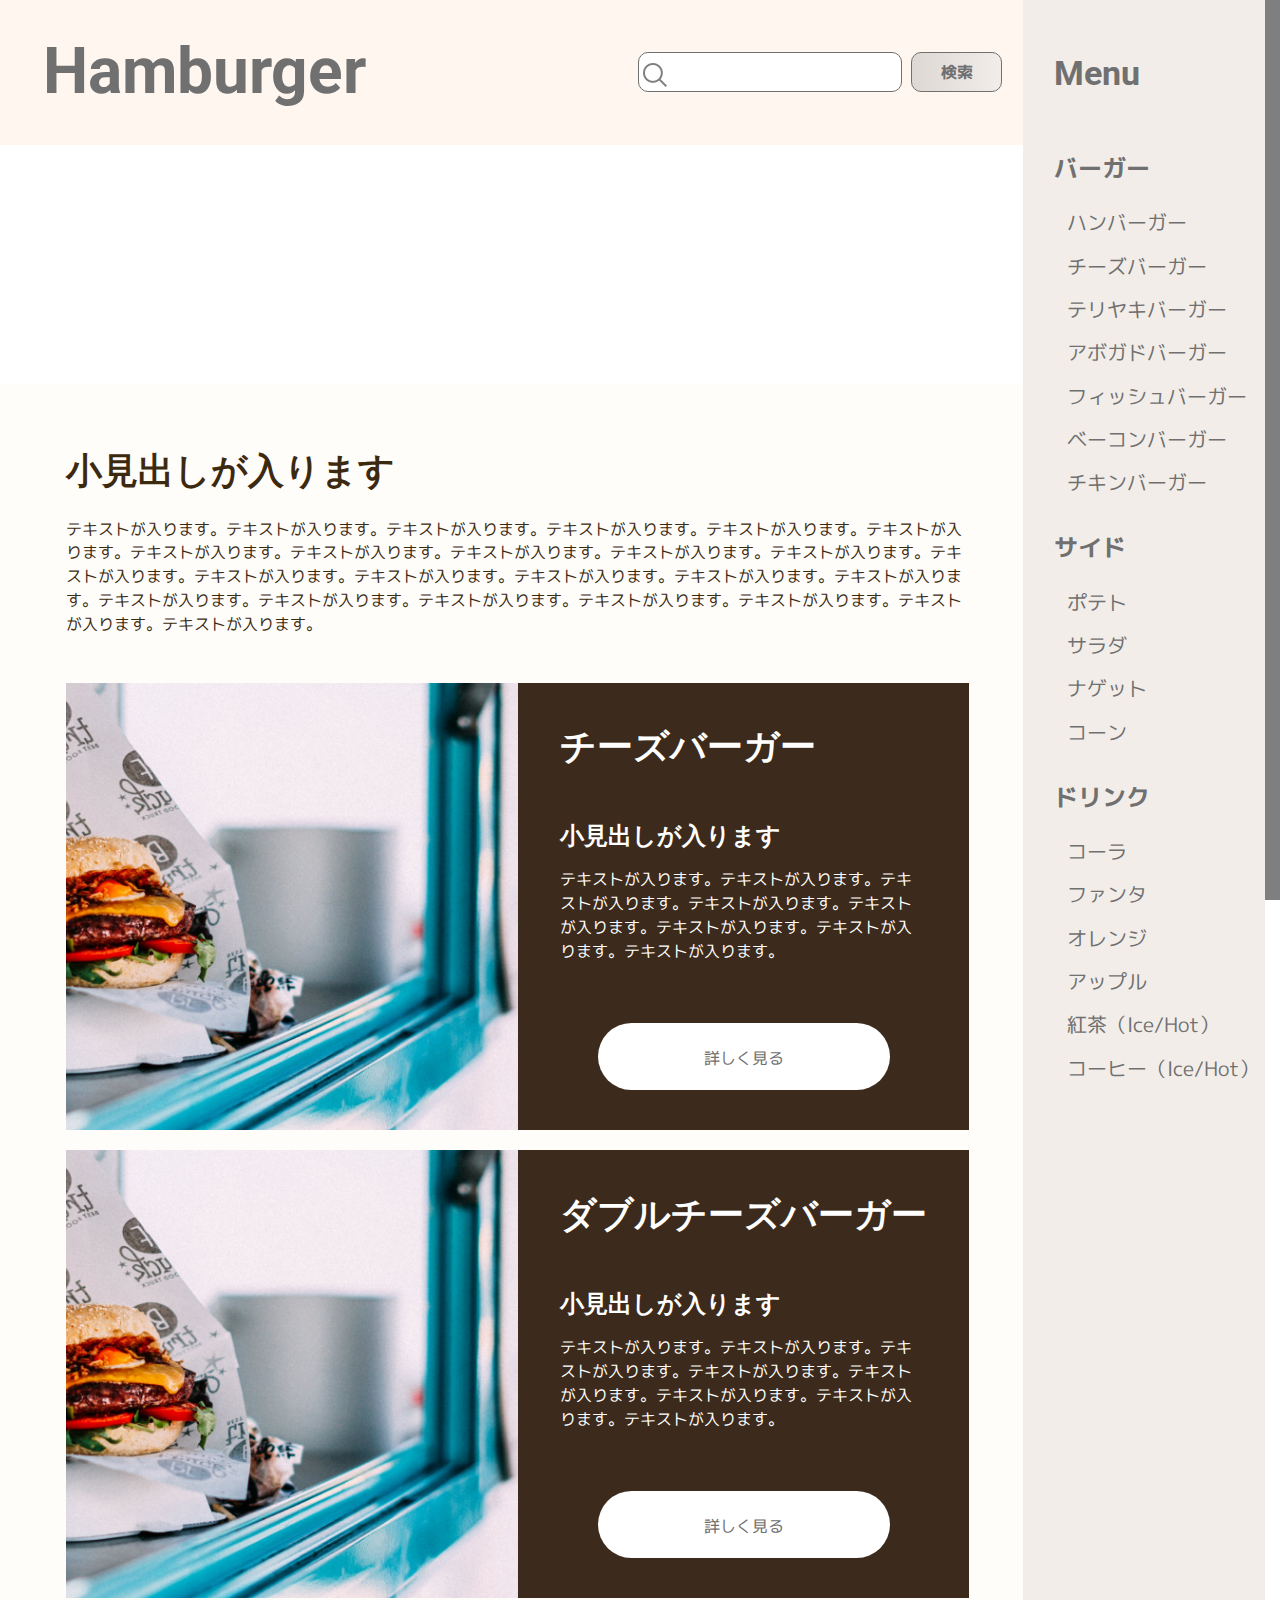
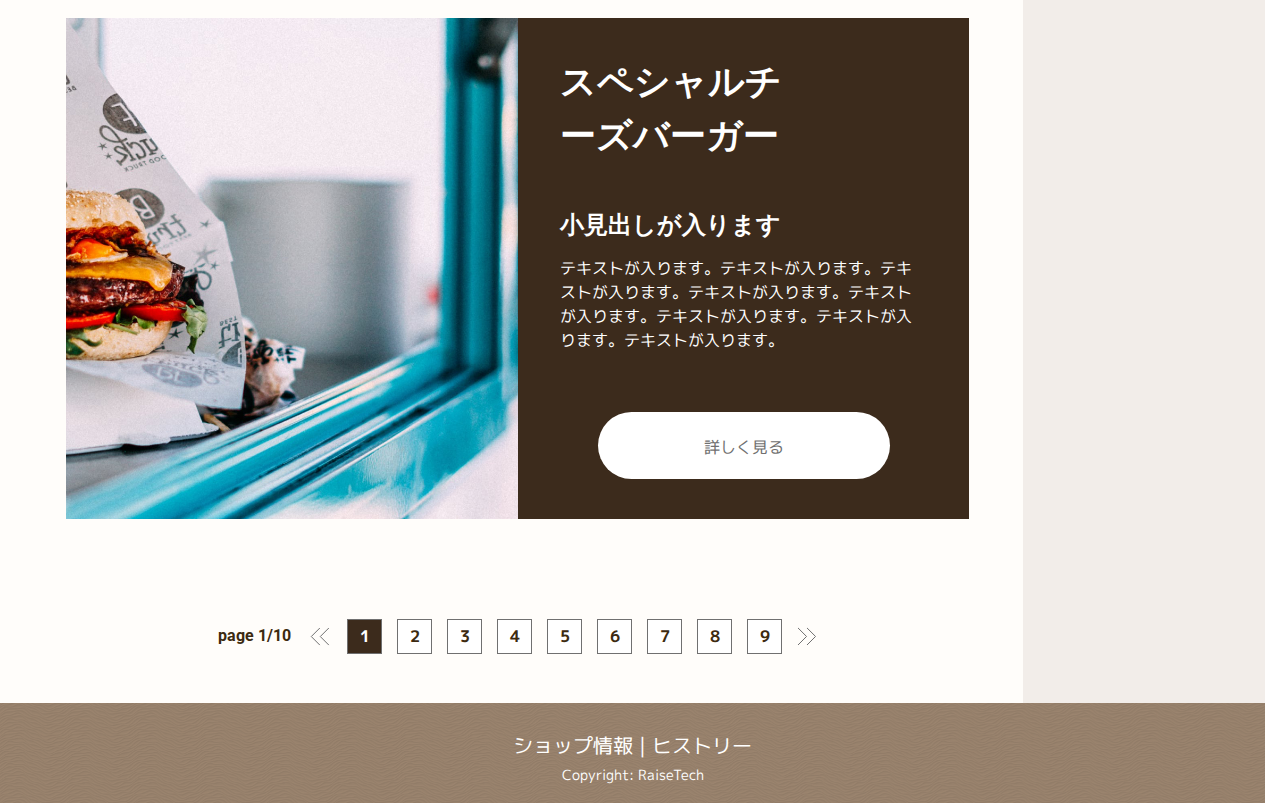
==== commit 6e4b544f: "archiveページのカードをarticleからsectionに変更" ====
--- a/archive.html
+++ b/archive.html
@@ -40,7 +40,7 @@
                 <p class="p-archiveDescription__text c-text">テキストが入ります。テキストが入ります。テキストが入ります。テキストが入ります。テキストが入ります。テキストが入ります。テキストが入ります。テキストが入ります。テキストが入ります。テキストが入ります。テキストが入ります。テキストが入ります。テキストが入ります。テキストが入ります。テキストが入ります。テキストが入ります。テキストが入ります。テキストが入ります。テキストが入ります。テキストが入ります。テキストが入ります。テキストが入ります。テキストが入ります。テキストが入ります。</p>
             </section>
             <article class="p-arhiveBody">
-                <article class="p-archiveCard">
+                 <section class="p-archiveCard">
                     <div class="p-archiveCard__img">
                         <img src="./img/img_burger.jpg" alt="ハンバーガー写真" >
                     </div>
@@ -50,8 +50,8 @@
                         <p>テキストが入ります。テキストが入ります。テキストが入ります。テキストが入ります。テキストが入ります。テキストが入ります。テキストが入ります。テキストが入ります。</p>
                         <div class="p-archiveCard__txt__btn"><a href="">詳しく見る</a></div>
                     </div>
-                </article>
-                <article class="p-archiveCard">
+                </section>
+                 <section class="p-archiveCard">
                     <div class="p-archiveCard__img">
                         <img src="./img/img_burger.jpg" alt="ハンバーガー写真" >
                     </div>
@@ -61,8 +61,8 @@
                         <p>テキストが入ります。テキストが入ります。テキストが入ります。テキストが入ります。テキストが入ります。テキストが入ります。テキストが入ります。テキストが入ります。</p>
                         <div class="p-archiveCard__txt__btn"><a href="">詳しく見る</a></div>
                     </div>
-                </article>
-                <article class="p-archiveCard">
+                </section>
+                 <section class="p-archiveCard">
                     <div class="p-archiveCard__img">
                         <img src="./img/img_burger.jpg" alt="ハンバーガー写真" >
                     </div>
@@ -72,7 +72,7 @@
                         <p>テキストが入ります。テキストが入ります。テキストが入ります。テキストが入ります。テキストが入ります。テキストが入ります。テキストが入ります。テキストが入ります。</p>
                         <div class="p-archiveCard__txt__btn"><a href="">詳しく見る</a></div>
                     </div>
-                </article>
+                </section>
             </article>
             <ul class="p-pagination">
                 <li class="p-pagination__head c-title">page 1/10</li>
--- a/css/style.css
+++ b/css/style.css
@@ -1340,6 +1340,7 @@
 .p-pagination__item {
   display: none;
   font-weight: 700;
+  background: #FFFFFF;
 }
 @media screen and (min-width: 768px) {
   .p-pagination__item {
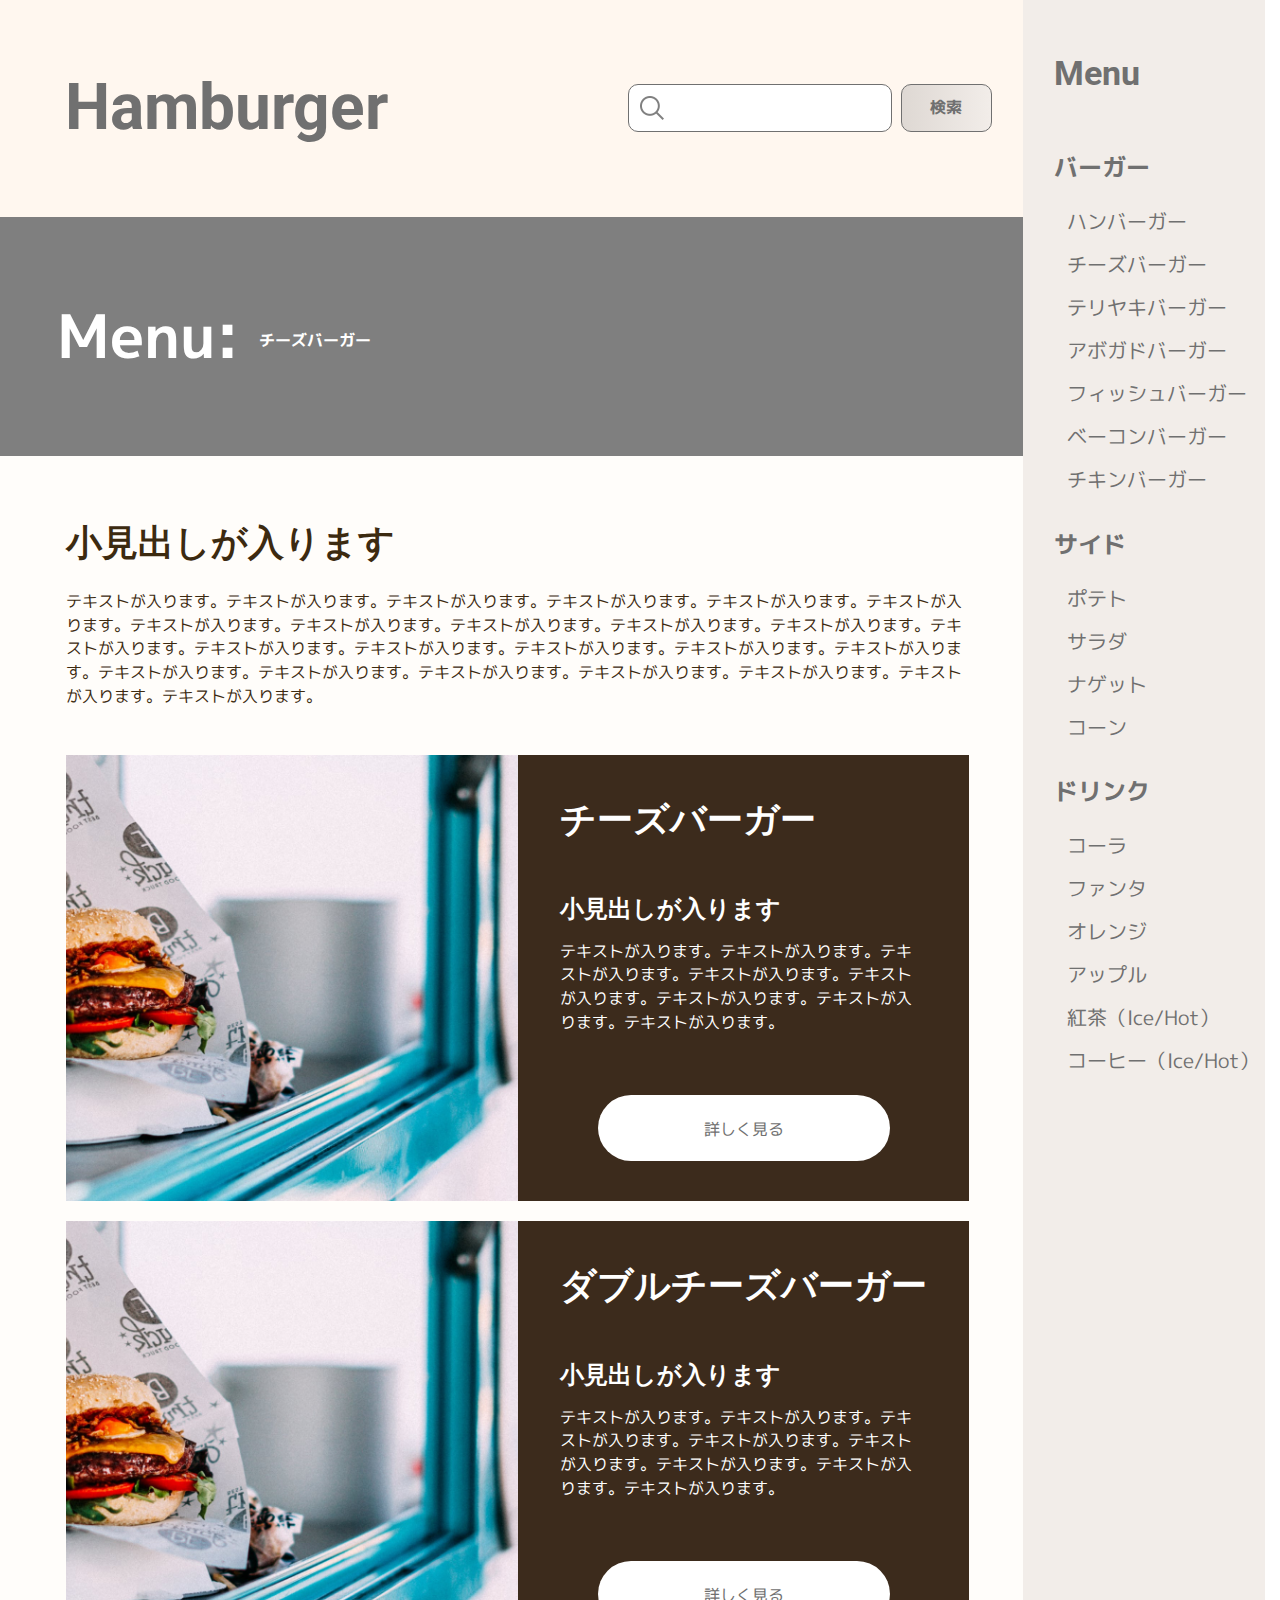
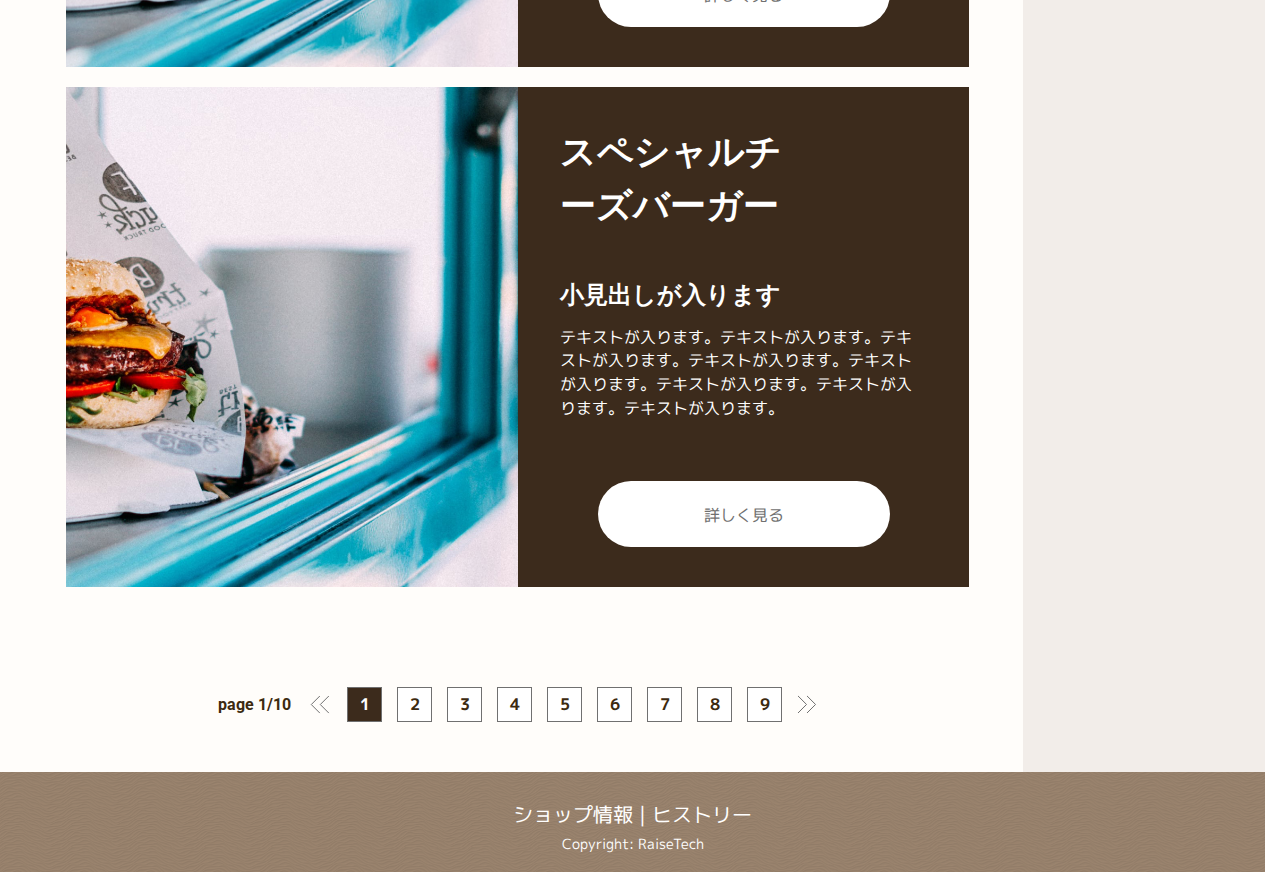
==== commit faee6367: "p-navとp-navbg調整" ====
--- a/archive.html
+++ b/archive.html
@@ -12,11 +12,11 @@
     <script type="text/javascript" src="./js/main.js"></script>
 
 </head>
-<body class="index c-body">
+<body class="p-archive c-body">
     <div class="wrapper">
     <header class="l-header p-header">
         <button class="p-header__btn c-title js-navButton"><span>Menu</span></button>
-        <p class="p-header__ttl c-title"><a href="#">Hamburger</a></p>
+        <p class="p-header__ttl c-title"><a href="https://yoshinosumi.com/hamburger/">Hamburger</a></p>
         <div class="p-header__search">
             <form action="" >
                 <div class="c-searchBox">
@@ -129,15 +129,15 @@
         <nav class="p-nav">
             <h2 class="c-title">Menu</h2>
             <ul class="p-gnav c-gnav">
-                <li ><a href="#">バーガー</a>
+                <li ><a href="https://yoshinosumi.com/hamburger/archive.html">バーガー</a>
                     <ul class="c-gnav">
-                        <li><a href="#">ハンバーガー</a></li>
-                        <li><a href="#">チーズバーガー</a></li>
-                        <li><a href="#">テリヤキバーガー</a></li>
-                        <li><a href="#">アボガドバーガー</a></li>
-                        <li><a href="#">フィッシュバーガー</a></li>
-                        <li><a href="#">ベーコンバーガー</a></li>
-                        <li><a href="#">チキンバーガー</a></li>
+                        <li><a href="https://yoshinosumi.com/hamburger/single.html">ハンバーガー</a></li>
+                        <li><a href="https://yoshinosumi.com/hamburger/single.html">チーズバーガー</a></li>
+                        <li><a href="https://yoshinosumi.com/hamburger/single.html">テリヤキバーガー</a></li>
+                        <li><a href="https://yoshinosumi.com/hamburger/single.html">アボガドバーガー</a></li>
+                        <li><a href="https://yoshinosumi.com/hamburger/single.html">フィッシュバーガー</a></li>
+                        <li><a href="https://yoshinosumi.com/hamburger/single.html">ベーコンバーガー</a></li>
+                        <li><a href="https://yoshinosumi.com/hamburger/single.html">チキンバーガー</a></li>
                     </ul>
                 </li>
                 <li><a href="#">サイド</a>
--- a/css/style.css
+++ b/css/style.css
@@ -162,7 +162,7 @@
   font-size: 1.6rem;
   font-family: "M PLUS 1p", sans-serif;
   color: #3C2A10;
-  line-height: 1.5;
+  line-height: 1.485;
 }
 
 img {
@@ -240,19 +240,19 @@
   display: grid;
   gap: 0;
   box-sizing: border-box;
-  grid-template-rows: 57.3333333333vw 1fr 40vw;
+  grid-template-rows: auto 1fr 15rem;
   grid-template-columns: 1fr;
   grid-column-gap: 0px;
   grid-row-gap: 0px;
 }
 @media screen and (min-width: 768px) {
   body > .wrapper {
-    grid-template-rows: 26.0191846523vw 1fr 17.8657074341vw;
+    grid-template-rows: auto 1fr 14.9rem;
   }
 }
 @media screen and (min-width: 768px) and (min-width: 1024px) {
   body > .wrapper {
-    grid-template-rows: 11.3020833333vw 1fr 7.8125vw;
+    grid-template-rows: 21.7rem 1fr 7.8125vw;
     grid-template-columns: 1fr 19.12%;
   }
 }
@@ -312,6 +312,44 @@
 }
 
 /*=======================
+  hタグ基本
+  =======================*/
+.c-hedding--h2 {
+  font-size: 2.8rem;
+  font-weight: 700;
+}
+@media screen and (min-width: 768px) {
+  .c-hedding--h2 {
+    font-size: 3.6rem;
+  }
+}
+
+.c-hedding--h3 {
+  font-size: 2.4rem;
+}
+@media screen and (min-width: 768px) {
+  .c-hedding--h3 {
+    font-size: 2.8rem;
+    font-weight: 700;
+  }
+}
+
+.c-hedding--h4 {
+  font-size: 2rem;
+  font-weight: 700;
+}
+
+.c-hedding--h5 {
+  font-size: 2rem;
+  font-weight: 700;
+}
+
+.c-hedding--h6 {
+  font-size: 2rem;
+  font-weight: 700;
+}
+
+/*=======================
   フォントファミリー m+ 1p
   =======================*/
 .c-font-mplus {
@@ -338,8 +376,13 @@
 }
 .c-searchBox p {
   position: absolute;
-  top: 11px;
-  left: 5px;
+  top: calc(50% - 12px);
+  left: 0.5rem;
+}
+@media screen and (min-width: 768px) {
+  .c-searchBox p {
+    left: 1.2rem;
+  }
 }
 
 /*=======================
@@ -350,6 +393,15 @@
   border-radius: 10px;
   background: linear-gradient(to right, #DED8D3, #F2EDE9);
   font-weight: 700;
+  text-align: center;
+}
+
+.c-button--reverse {
+  border: 1px solid #707070;
+  border-radius: 10px;
+  background: linear-gradient(to left, #DED8D3, #F2EDE9);
+  font-weight: 700;
+  text-align: center;
 }
 
 /*=======================
@@ -426,6 +478,180 @@
   align-items: center;
 }
 
+/*=======================
+  blockquote
+  =======================*/
+.c-blockquote {
+  background: #f5f5f5;
+  padding: 3rem 1.6rem 2.7rem 2rem;
+}
+@media screen and (min-width: 768px) {
+  .c-blockquote {
+    padding: 5rem 5.6rem 5.7rem 5rem;
+  }
+}
+@media screen and (min-width: 768px) and (min-width: 1024px) {
+  .c-blockquote {
+    padding: 5rem 6rem 4.7rem 5rem;
+  }
+}
+.c-blockquote__txt {
+  margin-bottom: 3.1rem;
+}
+@media screen and (min-width: 768px) {
+  .c-blockquote__txt {
+    margin-bottom: 6.1rem;
+  }
+}
+.c-blockquote__footer__cite {
+  color: #4A6C9B;
+  font-style: normal;
+  -webkit-text-decoration: underline solid #4A6C9B;
+          text-decoration: underline solid #4A6C9B;
+}
+
+/*=======================
+  画像
+  =======================*/
+.c-img-zenpuku {
+  width: 100%;
+}
+.c-img-zenpuku img {
+  width: 100%;
+}
+
+.c-img-center--medium {
+  width: 79.7%;
+  margin: 0 auto;
+}
+@media screen and (min-width: 768px) {
+  .c-img-center--medium {
+    width: 81.37%;
+  }
+}
+@media screen and (min-width: 768px) and (min-width: 1024px) {
+  .c-img-center--medium {
+    width: 42.94%;
+  }
+}
+.c-img-center--medium img {
+  width: 100%;
+}
+
+/*=======================
+  画像とテキストの横並び
+  =======================*/
+.c-imgText--LR, .c-imgText--RL {
+  display: flex;
+  justify-content: space-between;
+}
+.c-imgText--LR .c-imgText__img, .c-imgText--RL .c-imgText__img {
+  flex-basis: 42.98%;
+}
+@media screen and (min-width: 768px) {
+  .c-imgText--LR .c-imgText__img, .c-imgText--RL .c-imgText__img {
+    flex-basis: 42.86%;
+  }
+}
+@media screen and (min-width: 768px) and (min-width: 1024px) {
+  .c-imgText--LR .c-imgText__img, .c-imgText--RL .c-imgText__img {
+    flex-basis: 42.94%;
+  }
+}
+.c-imgText--LR .c-imgText__txt, .c-imgText--RL .c-imgText__txt {
+  flex-basis: 54.62%;
+}
+@media screen and (min-width: 768px) {
+  .c-imgText--LR .c-imgText__txt, .c-imgText--RL .c-imgText__txt {
+    flex-basis: 54.2%;
+  }
+}
+@media screen and (min-width: 768px) and (min-width: 1024px) {
+  .c-imgText--LR .c-imgText__txt, .c-imgText--RL .c-imgText__txt {
+    flex-basis: 54.18%;
+  }
+}
+
+/*=======================
+  ギャラリー配置
+  =======================*/
+.c-gallery {
+  display: grid;
+  grid-template-columns: 1fr;
+  grid-template-rows: auto;
+  gap: 20px;
+}
+@media screen and (min-width: 768px) {
+  .c-gallery {
+    grid-template-columns: 1fr 1fr;
+  }
+}
+@media screen and (min-width: 768px) and (min-width: 1024px) {
+  .c-gallery {
+    grid-template-columns: 1fr 1fr 1fr;
+  }
+}
+
+/*=======================
+  オーダーリスト
+  =======================*/
+.c-orderList__list {
+  list-style: decimal;
+  margin-left: 1em;
+}
+.c-orderList__child {
+  margin: 1.7rem auto 1.7rem 1.8rem;
+}
+.c-orderList__child__list {
+  list-style: decimal;
+}
+
+/*=======================
+  アンオーダーリスト
+  =======================*/
+.c-unOrderList__child {
+  margin: 1.7rem auto 1.7rem 1.8rem;
+}
+
+/*=======================
+  pre(そのまま表示)
+  =======================*/
+.c-preformattedText {
+  background-color: #f5f5f5;
+  padding: 5rem 5.9rem 5rem 4.9rem;
+  white-space: pre-line;
+  overflow-wrap: break-word;
+}
+@media screen and (min-width: 768px) {
+  .c-preformattedText {
+    padding: 5rem 6.9rem 5rem 5rem;
+  }
+}
+@media screen and (min-width: 768px) and (min-width: 1024px) {
+  .c-preformattedText {
+    padding: 5rem 6rem 5rem 5rem;
+  }
+}
+
+/*=======================
+  テーブル
+  =======================*/
+.c-table {
+  border-collapse: collapse;
+}
+.c-table th, .c-table td {
+  border: solid 1px #707070;
+  font-weight: 400;
+  text-align: left;
+}
+
+/*=======================
+  太字
+  =======================*/
+.c-bold {
+  font-weight: 700;
+}
+
 /*==========================
   グローバルメニューの開閉ボタン
   ==========================*/
@@ -433,15 +659,15 @@
   position: absolute;
   font-size: 2rem;
   color: #707070;
-  top: 2.1333333333vw;
-  right: 2.1333333333vw;
+  top: 0.8rem;
+  right: 0.8rem;
   z-index: 1000;
 }
 @media screen and (min-width: 768px) {
   .p-header__btn {
     font-size: 3.4rem;
-    top: 2.3980815348vw;
-    right: 2.9976019185vw;
+    top: 2rem;
+    right: 2.5rem;
   }
 }
 @media screen and (min-width: 768px) and (min-width: 1024px) {
@@ -459,6 +685,11 @@
   right: 0;
   top: 16px;
 }
+@media screen and (min-width: 1024px) {
+  .p-header__btn.is-open::before, .p-header__btn.is-open::after {
+    display: none;
+  }
+}
 .p-header__btn.is-open::before {
   transform: rotate(45deg);
 }
@@ -473,11 +704,11 @@
   heddar検索
   =======================*/
 .p-header__search {
-  margin: 10.6666666667vw auto 0;
+  margin: 4rem auto 0;
 }
 @media screen and (min-width: 768px) {
   .p-header__search {
-    margin-top: 4.5563549161vw;
+    margin-top: 3.8rem;
   }
 }
 @media screen and (min-width: 768px) and (min-width: 1024px) {
@@ -502,23 +733,21 @@
 }
 .p-header__search form input {
   width: 57.6vw;
-  padding: 2.6666666667vw 1.3333333333vw 2.6666666667vw 9.0666666667vw;
+  padding: 1.1rem 0.5rem 1.1rem 2.9rem;
 }
 @media screen and (min-width: 768px) {
   .p-header__search form input {
     width: 47.4820143885vw;
-    padding: 1.3189448441vw 1.4388489209vw 1.3189448441vw 4.3165467626vw;
+    padding: 1.1rem 1.2rem 1.1rem 3.6rem;
   }
 }
 @media screen and (min-width: 768px) and (min-width: 1024px) {
   .p-header__search form input {
     width: 20.625vw;
-    padding: 0.5729166667vw 0.625vw 0.5729166667vw 1.875vw;
   }
 }
 .p-header__search form button {
   display: block;
-  text-align: center;
   width: 23.4666666667vw;
   color: #707070;
 }
@@ -551,21 +780,39 @@
 /*=======================
   ヘッダー
   =======================*/
-.p-header {
-  padding-top: 11.4666666667vw;
-  padding-bottom: 10.4vw;
+/*旧
+.p-header{
+  padding-top: fw.sp-vw( 43 );
+  padding-bottom: fw.sp-vw( 39 );
   display: flex;
   flex-direction: column;
+  @include fw.mq("tab"){
+    padding-top: fw.tab-vw( 40 );
+    padding-bottom: fw.tab-vw( 40 );
+    @include fw.mq("pc"){
+        padding: fw.pc-vw( 66 ) fw.pc-vw( 31 ) fw.pc-vw( 67 ) fw.pc-vw( 65 );
+        flex-direction: row;
+        justify-content: space-between;
+        align-items: center;
+    }
+  }
+}
+*/
+.p-header {
+  padding-top: 4.3rem;
+  padding-bottom: 3rem;
+  display: flex;
+  flex-direction: column;
 }
 @media screen and (min-width: 768px) {
   .p-header {
-    padding-top: 4.7961630695vw;
-    padding-bottom: 4.7961630695vw;
+    padding-top: 4rem;
+    padding-bottom: 4rem;
   }
 }
 @media screen and (min-width: 768px) and (min-width: 1024px) {
   .p-header {
-    padding: 3.4375vw 1.6145833333vw 3.4895833333vw 3.3854166667vw;
+    padding: 6.6rem 3.1rem 6.7rem 6.5rem;
     flex-direction: row;
     justify-content: space-between;
     align-items: center;
@@ -579,22 +826,25 @@
   position: relative;
 }
 .p-sidebar .p-navbg, .p-sidebar .p-nav {
-  transition: all 300ms 0s ease-out;
   height: 100vh;
   position: fixed;
   overflow-y: auto;
-  left: 100%;
 }
 .p-sidebar .p-navbg {
+  transition: all 300ms 0ms ease-out;
   width: 100vw;
   background-color: rgba(0, 0, 0, 0.502);
   z-index: 100;
+  opacity: 0;
+  visibility: hidden;
 }
 .p-sidebar .p-nav {
+  transition: all 300ms 1ms ease-out;
   width: 87.4666666667vw;
   padding-top: 47.4666666667vw;
   background-color: #F2EDE9;
   z-index: 200;
+  left: 100%;
 }
 @media screen and (min-width: 768px) {
   .p-sidebar .p-nav {
@@ -612,14 +862,20 @@
   }
 }
 .p-sidebar.is-open > .p-navbg {
-  left: 0;
+  opacity: 1;
+  visibility: visible;
+}
+@media screen and (min-width: 1024px) {
+  .p-sidebar.is-open > .p-navbg {
+    display: none;
+  }
 }
 .p-sidebar.is-open > .p-nav {
-  left: 12.5333333333vw;
+  left: 12.5333333333%;
 }
 @media screen and (min-width: 768px) {
   .p-sidebar.is-open > .p-nav {
-    left: 54.6762589928vw;
+    left: 55.9952038369%;
   }
 }
 .p-sidebar h2 {
@@ -642,12 +898,12 @@
 .p-mainVisual--front {
   width: 100%;
   height: 28.5rem;
-  background: url(../../../img/mainvisual--frontSp.jpg) center/cover no-repeat;
+  background: url(../img/mainvisual--frontSp.jpg) center/cover no-repeat;
   position: relative;
 }
 @media screen and (min-width: 768px) {
   .p-mainVisual--front {
-    background: url(../../../img/mainvisual--frontPc.jpg) center/cover no-repeat;
+    background: url(../img/mainvisual--frontPc.jpg) center/cover no-repeat;
   }
 }
 @media screen and (min-width: 768px) and (min-width: 1024px) {
@@ -659,12 +915,12 @@
 .p-mainVisual--archive {
   width: 100%;
   height: 28.5rem;
-  background: url(../../../img/mainvisual--archiveSp.jpg) left 46%/225% no-repeat;
+  background: url(../img/mainvisual--archiveSp.jpg) left 46%/225% no-repeat;
   position: relative;
 }
 @media screen and (min-width: 768px) {
   .p-mainVisual--archive {
-    background: url(../../../img/mainvisual--archivePc.jpg) center 45%/170% no-repeat;
+    background: url(../img/mainvisual--archivePc.jpg) center 45%/170% no-repeat;
   }
 }
 @media screen and (min-width: 768px) and (min-width: 1024px) {
@@ -672,6 +928,56 @@
     height: 23.9rem;
     background-position: center 47%;
     background-size: cover;
+  }
+}
+.p-mainVisual--archive::before {
+  content: "";
+  position: absolute;
+  top: 0;
+  right: 0;
+  bottom: 0;
+  left: 0;
+  background-color: rgba(0, 0, 0, 0.5);
+}
+
+.p-mainVisual--single {
+  width: 100%;
+  height: 22.5rem;
+  background: url(../img/mainvisual--single.jpg) center/200% no-repeat;
+  position: relative;
+}
+@media screen and (min-width: 768px) {
+  .p-mainVisual--single {
+    height: 50.5rem;
+    background-position: center 62%;
+  }
+}
+@media screen and (min-width: 768px) and (min-width: 1024px) {
+  .p-mainVisual--single {
+    height: 50rem;
+    background-size: 100%;
+    background-position: center 65%;
+  }
+}
+
+.p-mainVisual--page {
+  width: 100%;
+  height: 22.5rem;
+  background: url(../img/mainVisual--page.jpg) center 47%/185% no-repeat;
+  position: relative;
+}
+@media screen and (min-width: 768px) {
+  .p-mainVisual--page {
+    height: 50.5rem;
+    background-size: 187%;
+    background-position: center 47%;
+  }
+}
+@media screen and (min-width: 768px) and (min-width: 1024px) {
+  .p-mainVisual--page {
+    height: 50rem;
+    background-size: 100%;
+    background-position: center 48%;
   }
 }
 
@@ -741,6 +1047,27 @@
   }
 }
 
+.p-pageTitle--single, .p-pageTitle--page {
+  color: #FFFFFF;
+  font-size: 3.6rem;
+  position: absolute;
+  top: calc(50% - 1.8rem);
+  left: 6.9333333333vw;
+}
+@media screen and (min-width: 768px) {
+  .p-pageTitle--single, .p-pageTitle--page {
+    font-size: 6rem;
+    top: calc(50% - 3rem);
+    left: 10.3117505995vw;
+  }
+}
+@media screen and (min-width: 768px) and (min-width: 1024px) {
+  .p-pageTitle--single, .p-pageTitle--page {
+    top: calc(50% - 3rem);
+    left: 4.4791666667vw;
+  }
+}
+
 /*=======================
   グローバルメニュー
   =======================*/
@@ -820,7 +1147,7 @@
 }
 @media screen and (min-width: 768px) and (min-width: 1024px) {
   .p-wrapper {
-    paddeing: 3.28125vw 5.2083333333vw 14.2708333333vw;
+    padding: 3.28125vw 5.2083333333vw 14.2708333333vw;
   }
 }
 
@@ -907,14 +1234,14 @@
 }
 
 .p-salesFormat:first-child {
-  background: url(../../../img/bg_takeOut.jpg);
+  background: url(../img/bg_takeOut.jpg);
   background-size: cover;
   background-position: center center;
   background-repeat: no-repeat;
 }
 
 .p-salesFormat:last-child {
-  background: url(../../../img/bg_eatIn.jpg);
+  background: url(../img/bg_eatIn.jpg);
   background-size: cover;
   background-position: center center;
   background-repeat: no-repeat;
@@ -1023,7 +1350,7 @@
   color: #FFFFFF;
   width: 100%;
   height: auto;
-  background: url(../../../img/map.png);
+  background: url(../img/map.png);
   background-size: 400%;
   background-position: 30% center;
 }
@@ -1103,7 +1430,7 @@
   flex-wrap: wrap;
   align-content: space-between;
   padding: 4.2666666667vw 0;
-  background-image: url(../../../img/bg_footer.png);
+  background-image: url(../img/bg_footer.png);
   background-size: auto 100%;
   color: #FFFFFF;
 }
@@ -1356,4 +1683,188 @@
     margin-left: 1.5rem;
   }
 }
+
+/*=======================
+  margin-bottom
+  =======================*/
+.u-marginBottom--28-56-56 {
+  margin-bottom: 2.8rem;
+}
+@media screen and (min-width: 768px) {
+  .u-marginBottom--28-56-56 {
+    margin-bottom: 5.8rem;
+  }
+}
+@media screen and (min-width: 768px) and (min-width: 1024px) {
+  .u-marginBottom--28-56-56 {
+    margin-bottom: 5.6rem;
+  }
+}
+
+.u-marginBottom--36-62-62 {
+  margin-bottom: 3.6rem;
+}
+@media screen and (min-width: 768px) {
+  .u-marginBottom--36-62-62 {
+    margin-bottom: 6.2rem;
+  }
+}
+@media screen and (min-width: 768px) and (min-width: 1024px) {
+  .u-marginBottom--36-62-62 {
+    margin-bottom: 6.2rem;
+  }
+}
+
+.u-marginBottom--30-60-60 {
+  margin-bottom: 3rem;
+}
+@media screen and (min-width: 768px) {
+  .u-marginBottom--30-60-60 {
+    margin-bottom: 6rem;
+  }
+}
+@media screen and (min-width: 768px) and (min-width: 1024px) {
+  .u-marginBottom--30-60-60 {
+    margin-bottom: 6rem;
+  }
+}
+
+.u-marginBottom--30-50-60 {
+  margin-bottom: 3rem;
+}
+@media screen and (min-width: 768px) {
+  .u-marginBottom--30-50-60 {
+    margin-bottom: 5rem;
+  }
+}
+@media screen and (min-width: 768px) and (min-width: 1024px) {
+  .u-marginBottom--30-50-60 {
+    margin-bottom: 6rem;
+  }
+}
+
+.u-marginBottom--33-61-54 {
+  margin-bottom: 3.3rem;
+}
+@media screen and (min-width: 768px) {
+  .u-marginBottom--33-61-54 {
+    margin-bottom: 6.1rem;
+  }
+}
+@media screen and (min-width: 768px) and (min-width: 1024px) {
+  .u-marginBottom--33-61-54 {
+    margin-bottom: 5.4rem;
+  }
+}
+
+.u-marginBottom--57 {
+  margin-bottom: 5.7rem;
+}
+
+.u-marginBottom--60 {
+  margin-bottom: 6rem;
+}
+
+/*=======================
+  margin-left
+  =======================*/
+.u-marginLeft--0-50-50 {
+  margin-left: 0;
+}
+@media screen and (min-width: 768px) {
+  .u-marginLeft--0-50-50 {
+    margin-left: 5rem;
+  }
+}
+
+.u-marginLeft--1em {
+  margin-left: 1em;
+}
+
+/*=======================
+  高さ指定用
+  =======================*/
+.u-imgAspect--37 img {
+  width: 100%;
+  -o-object-fit: cover;
+     object-fit: cover;
+  aspect-ratio: 100/37;
+}
+
+.u-imgAspect--62 img {
+  width: 100%;
+  -o-object-fit: cover;
+     object-fit: cover;
+  aspect-ratio: 100/62;
+}
+
+.u-imgAspect--60 img {
+  width: 100%;
+  -o-object-fit: cover;
+     object-fit: cover;
+  aspect-ratio: 100/60;
+}
+
+/*=======================
+  画像トリミング位置指定
+  =======================*/
+.u-objectPosition--50-80 img {
+  -o-object-position: 50% 80%;
+     object-position: 50% 80%;
+}
+
+.u-objectPosition--50-30 img {
+  -o-object-position: 50% 30%;
+     object-position: 50% 30%;
+}
+
+/*=======================
+  テーブル調整
+  =======================*/
+.u-table--2column {
+  width: 100%;
+}
+.u-table--2column th, .u-table--2column td {
+  padding-top: 2.9rem;
+  padding-bottom: 2.4rem;
+  padding-left: 2.3rem;
+}
+@media screen and (min-width: 768px) {
+  .u-table--2column th, .u-table--2column td {
+    padding-left: 3rem;
+  }
+}
+.u-table--2column th {
+  width: 40%;
+}
+@media screen and (min-width: 768px) {
+  .u-table--2column th {
+    width: 30%;
+  }
+}
+.u-table--2column td {
+  width: 60%;
+}
+@media screen and (min-width: 768px) {
+  .u-table--2column td {
+    width: 70%;
+  }
+}
+
+/*=======================
+  ボタン調整
+  =======================*/
+.u-button--middle {
+  padding-top: 2.9rem;
+  padding-bottom: 2.8rem;
+  width: 100%;
+  border-radius: 20px;
+}
+@media screen and (min-width: 768px) {
+  .u-button--middle {
+    padding-top: 4.2rem;
+    padding-bottom: 3.8rem;
+    width: 42.9rem;
+  }
+}
 /*# sourceMappingURL=style.css.map */